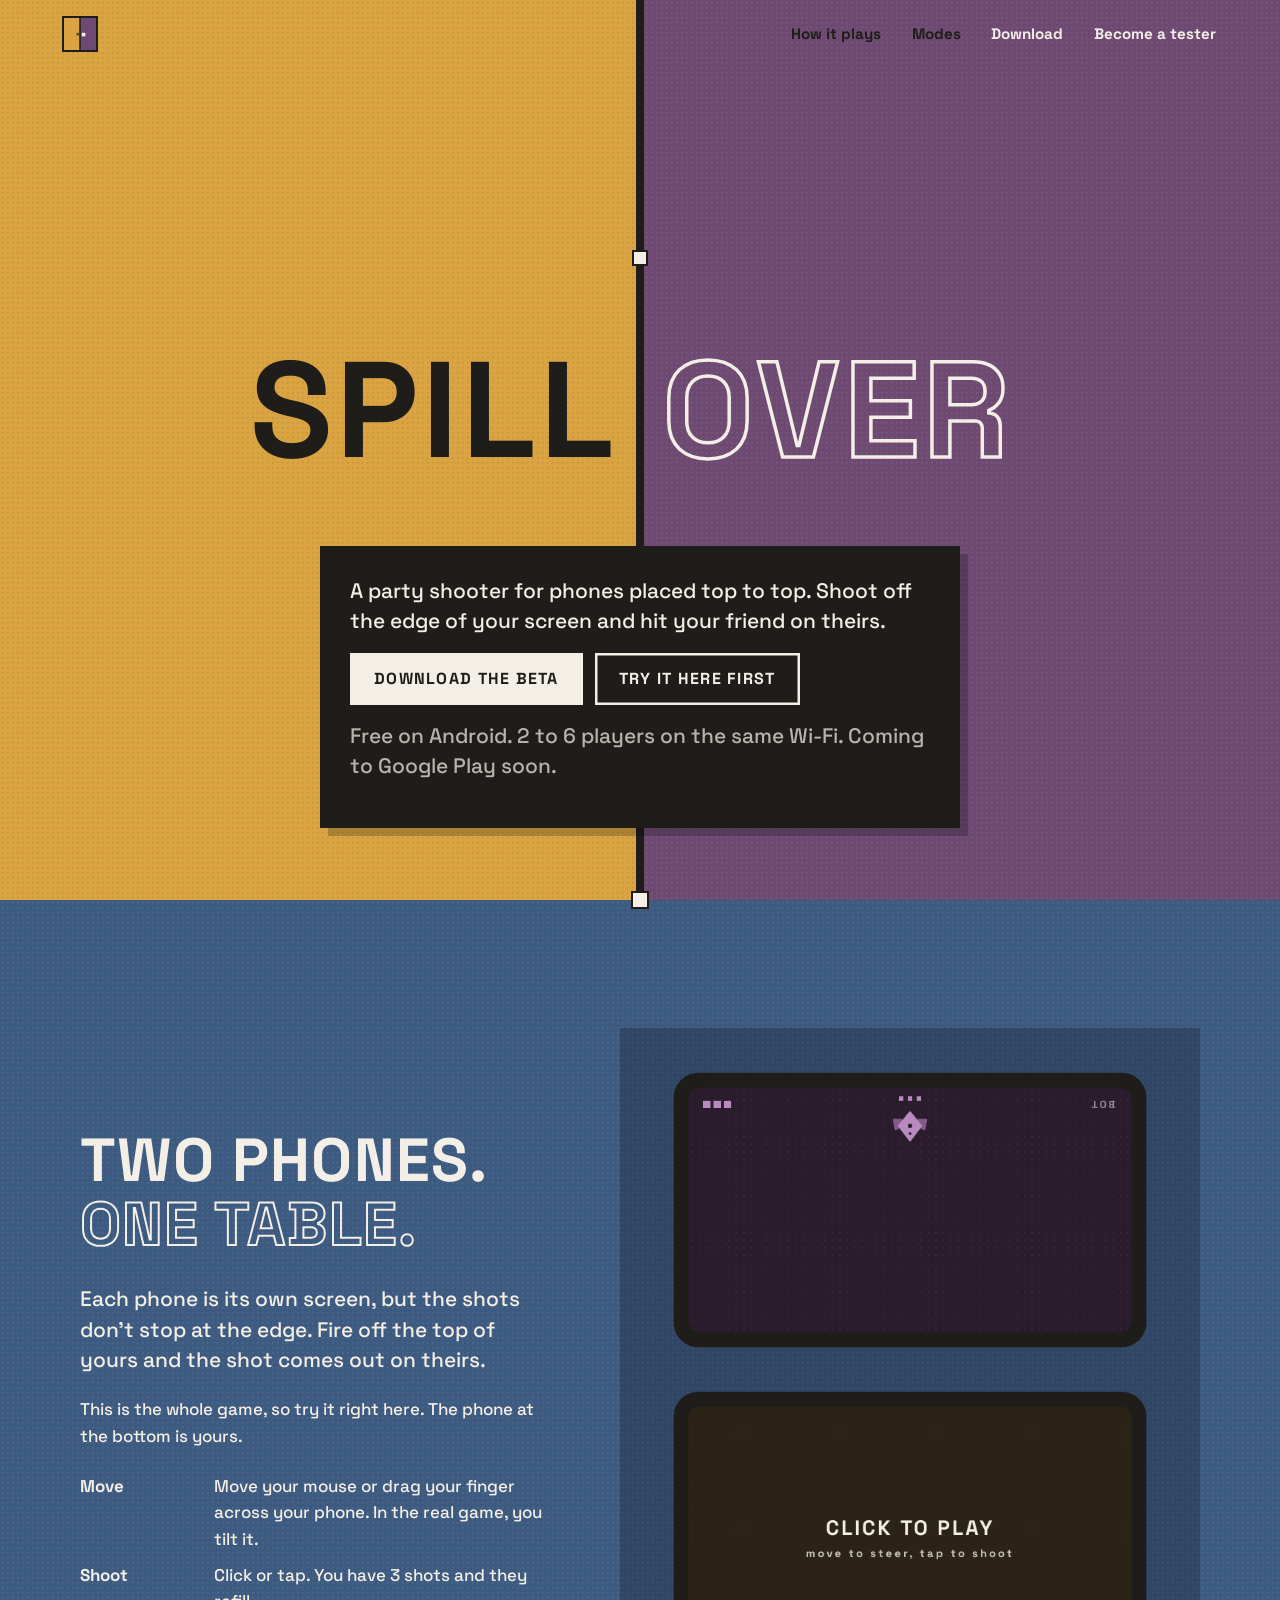
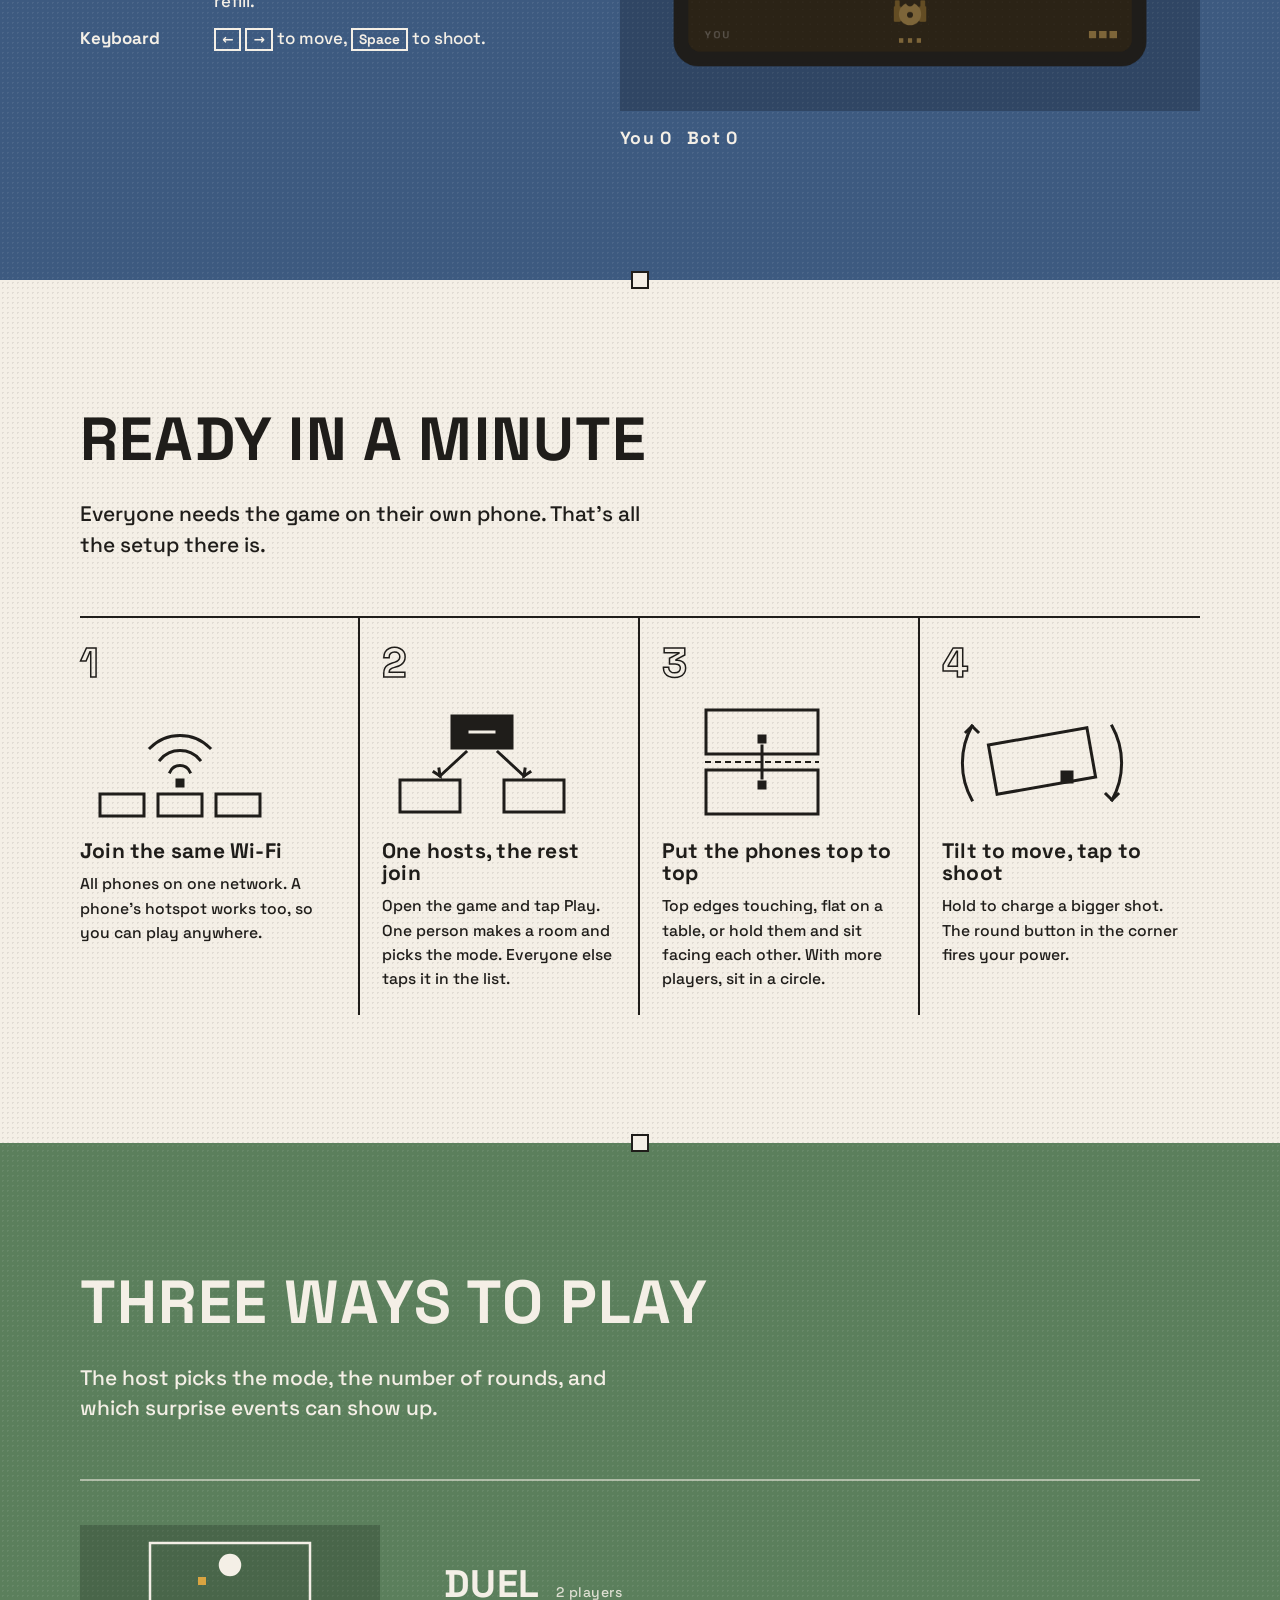
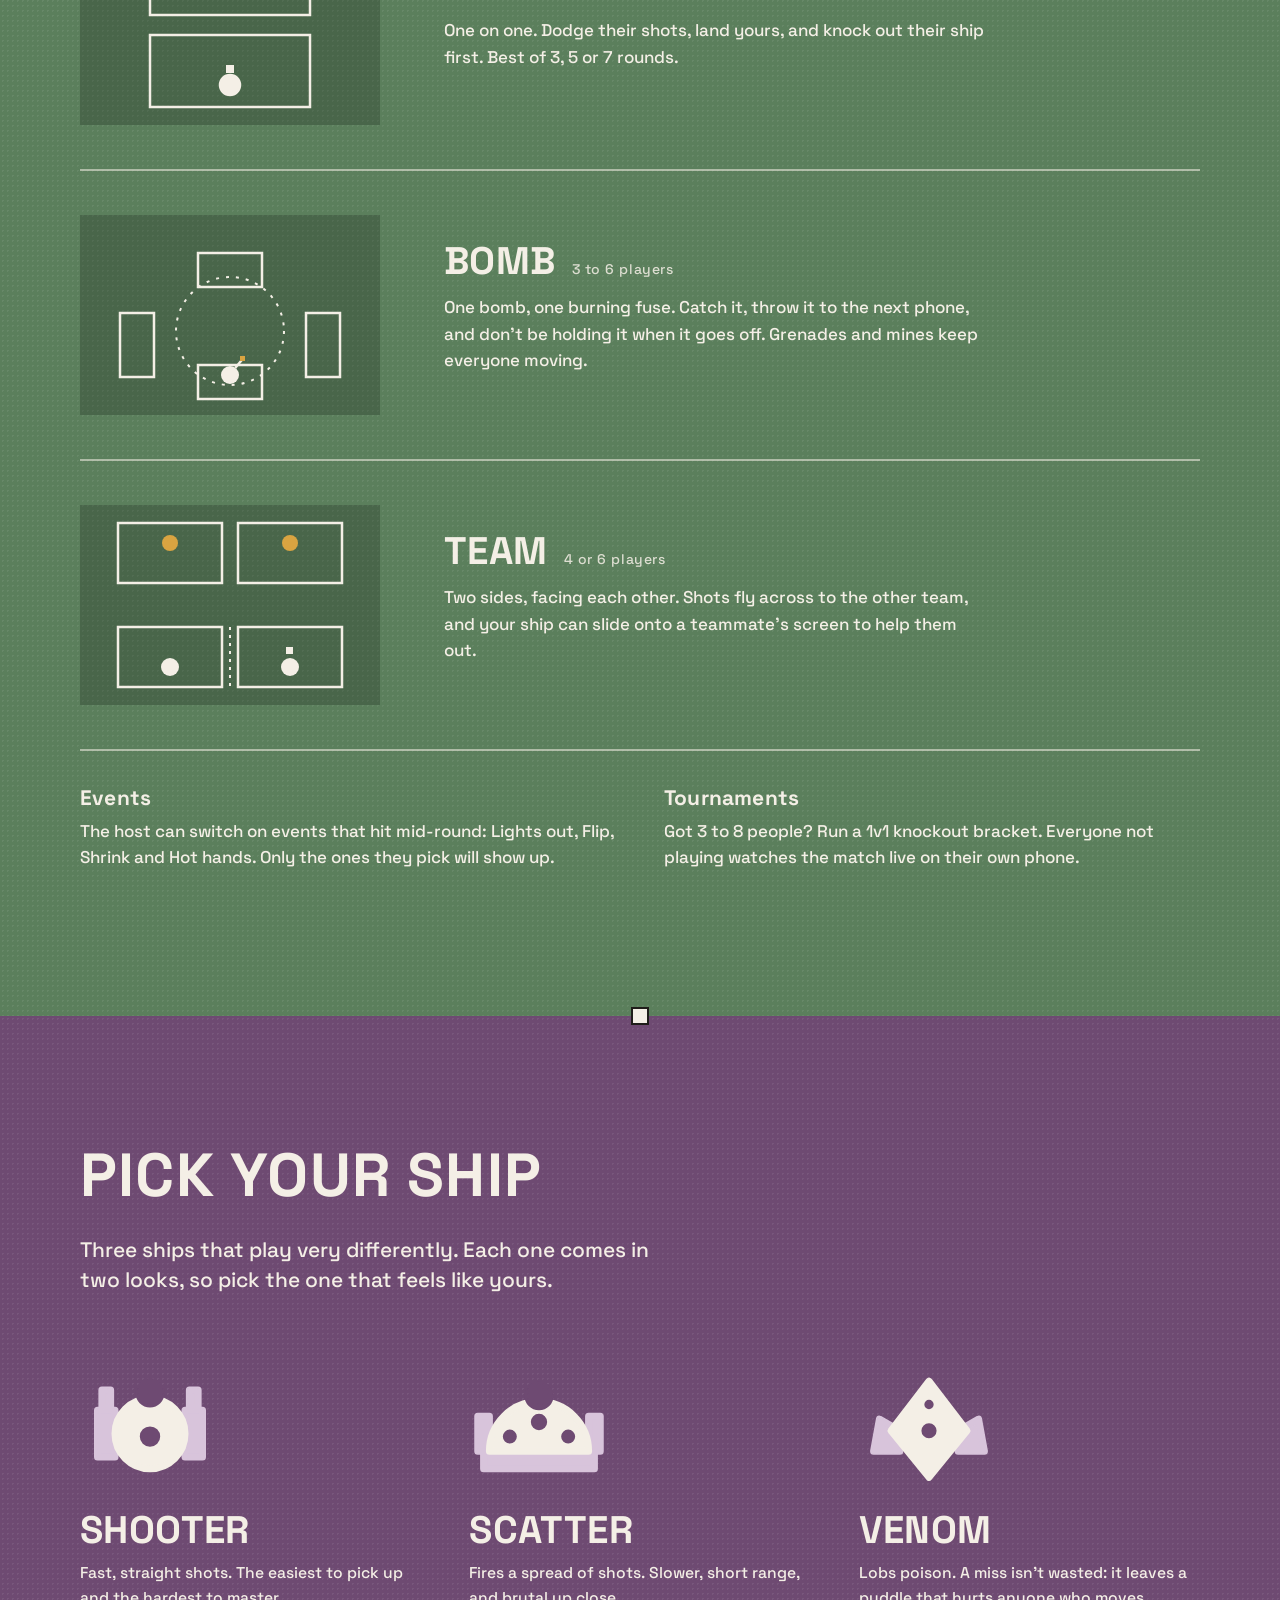
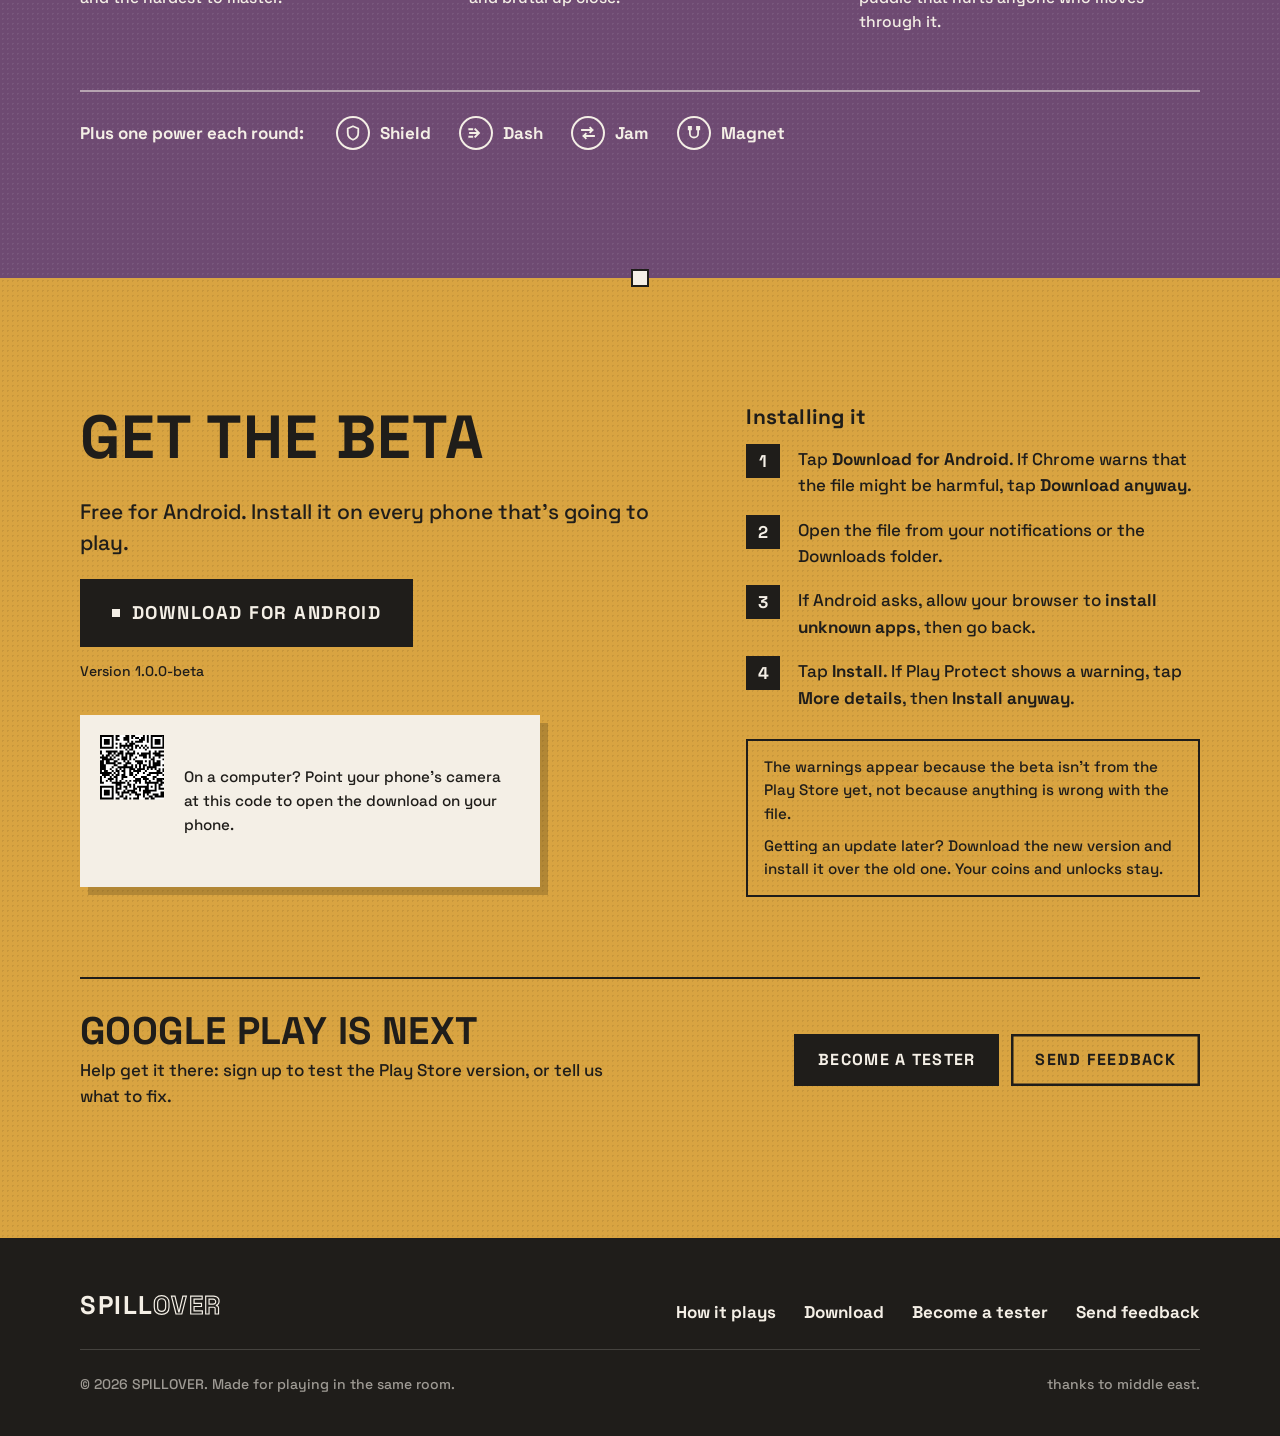
==== index.html @ 8a2a1c0f "Add SPILLOVER launch website Landing page with a playable two-phone demo, setup steps, modes, ships," ====
<!doctype html>
<html lang="en">
<head>
<meta charset="utf-8">
<meta name="viewport" content="width=device-width, initial-scale=1">
<title>SPILLOVER — a party shooter for phones placed top to top</title>
<meta name="description" content="SPILLOVER is a local multiplayer shooter for 2 to 6 Android phones. Put the phones top to top, tilt to move, tap to shoot. Your shots leave your screen and land on your friend's. Free beta download.">
<meta name="theme-color" content="#6E4A72">
<link rel="icon" href="assets/img/icon.svg" type="image/svg+xml">
<meta property="og:title" content="SPILLOVER">
<meta property="og:description" content="Put two phones top to top. Shoot off your screen, hit your friend on theirs. Free Android beta.">
<meta property="og:image" content="assets/img/og.png">
<meta property="og:type" content="website">
<meta name="twitter:card" content="summary_large_image">
<link rel="preload" href="assets/fonts/space-grotesk-latin-700-normal.woff2" as="font" type="font/woff2" crossorigin>
<link rel="stylesheet" href="assets/css/site.css">
</head>
<body>
<a class="skip" href="#main">Skip to content</a>

<header class="topbar">
  <a class="topbar__brand" href="#top" aria-label="SPILLOVER home">
    <svg viewBox="0 0 108 108" aria-hidden="true"><rect width="54" height="108" fill="#D9A441"/><rect x="54" width="54" height="108" fill="#6E4A72"/><rect x="51.5" width="5" height="108" fill="#1F1D1A"/><path d="M42 50h9v9h-9z" fill="#1F1D1A" opacity=".65"/><path d="M60 50h12v12H60z" fill="#F4EFE6"/></svg>
  </a>
  <nav aria-label="Main">
    <a class="hide-sm" href="#how">How it plays</a>
    <a class="hide-sm" href="#modes">Modes</a>
    <a class="on-plum" href="#download">Download</a>
    <a class="on-plum" href="tester.html">Become a tester</a>
  </nav>
</header>

<main id="main">

<!-- HERO: the game's splash screen -->
<section class="hero" id="top" aria-labelledby="hero-title">
  <h1 id="hero-title" class="visually-hidden">SPILLOVER</h1>
  <div class="hero__half hero__half--ochre"><span class="hero__word hero__word--spill" aria-hidden="true">SPILL</span></div>
  <div class="hero__seam" aria-hidden="true"></div>
  <div class="hero__half hero__half--plum"><span class="hero__word hero__word--over" aria-hidden="true">OVER</span></div>
  <div class="hero__shot" aria-hidden="true"></div>

  <div class="hero__panel">
    <p>A party shooter for phones placed top to top. Shoot off the edge of your screen and hit your friend on theirs.</p>
    <div class="hero__actions">
      <a class="btn btn--paper" href="#download" data-dl-label>Download the beta</a>
      <a class="btn btn--line" href="#how">Try it here first</a>
    </div>
    <p class="hero__fine" data-hero-fine>Free on Android. 2 to 6 players on the same Wi-Fi. Coming to Google Play soon.</p>
  </div>
</section>

<div class="seam" aria-hidden="true"></div>

<!-- DEMO: two phones on a table -->
<section class="screen screen--slate" id="how" aria-labelledby="how-title">
  <div class="inner demo">
    <div>
      <h2 class="screen-title" id="how-title">Two phones.<br><span class="outline">One table.</span></h2>
      <p class="lede">Each phone is its own screen, but the shots don't stop at the edge. Fire off the top of yours and the shot comes out on theirs.</p>
      <p>This is the whole game, so try it right here. The phone at the bottom is yours.</p>
      <ul class="demo__keys">
        <li><b>Move</b><span>Move your mouse or drag your finger across your phone. In the real game, you tilt it.</span></li>
        <li><b>Shoot</b><span>Click or tap. You have 3 shots and they refill.</span></li>
        <li><b>Keyboard</b><span><span class="kbd">←</span> <span class="kbd">→</span> to move, <span class="kbd">Space</span> to shoot.</span></li>
      </ul>
    </div>
    <div>
      <div class="demo__table">
        <canvas class="demo__canvas" id="demo" width="720" height="860" tabindex="0" aria-label="Playable demo: your ship on the bottom phone, a bot on the top phone. Move to steer and click or press space to shoot." role="application"></canvas>
      </div>
      <div class="demo__hud">
        <span class="demo__score" id="demo-score" aria-live="polite">You 0 &nbsp; Bot 0</span>
        <button class="btn btn--line" type="button" id="demo-tilt" hidden>Steer by tilting</button>
      </div>
    </div>
  </div>
</section>

<div class="seam" aria-hidden="true"></div>

<!-- SETUP -->
<section class="screen screen--paper" id="setup" aria-labelledby="setup-title">
  <div class="inner">
    <h2 class="screen-title" id="setup-title">Ready in a minute</h2>
    <p class="lede">Everyone needs the game on their own phone. That's all the setup there is.</p>
    <ol class="steps">
      <li>
        <span class="steps__n" aria-hidden="true">1</span>
        <svg viewBox="0 0 200 120" aria-hidden="true" fill="none" stroke="#1F1D1A" stroke-width="3" stroke-linecap="square">
          <path d="M70 46a42 42 0 0 1 60 0 M80 58a26 26 0 0 1 40 0 M90 70a11 11 0 0 1 20 0"/><path d="M97 78h6v6h-6z" fill="#1F1D1A"/>
          <rect x="20" y="92" width="44" height="22"/><rect x="78" y="92" width="44" height="22"/><rect x="136" y="92" width="44" height="22"/>
        </svg>
        <h3>Join the same Wi-Fi</h3>
        <p>All phones on one network. A phone's hotspot works too, so you can play anywhere.</p>
      </li>
      <li>
        <span class="steps__n" aria-hidden="true">2</span>
        <svg viewBox="0 0 200 120" aria-hidden="true" fill="none" stroke="#1F1D1A" stroke-width="3" stroke-linecap="square">
          <rect x="70" y="14" width="60" height="32" fill="#1F1D1A"/><path d="M88 30h24" stroke="#F4EFE6"/>
          <rect x="18" y="78" width="60" height="32"/><rect x="122" y="78" width="60" height="32"/>
          <path d="M84 50L58 74 M116 50l26 24"/><path d="M52 70l6 4-1 -7 M148 70l-6 4 1-7"/>
        </svg>
        <h3>One hosts, the rest join</h3>
        <p>Open the game and tap Play. One person makes a room and picks the mode. Everyone else taps it in the list.</p>
      </li>
      <li>
        <span class="steps__n" aria-hidden="true">3</span>
        <svg viewBox="0 0 200 120" aria-hidden="true" fill="none" stroke="#1F1D1A" stroke-width="3" stroke-linecap="square">
          <rect x="44" y="8" width="112" height="44"/><rect x="44" y="68" width="112" height="44"/>
          <path d="M44 60h112" stroke-dasharray="4 6" stroke-width="2"/>
          <path d="M97 80h6v6h-6z M97 34h6v6h-6z" fill="#1F1D1A"/><path d="M100 76V44"/>
        </svg>
        <h3>Put the phones top to top</h3>
        <p>Top edges touching, flat on a table, or hold them and sit facing each other. With more players, sit in a circle.</p>
      </li>
      <li>
        <span class="steps__n" aria-hidden="true">4</span>
        <svg viewBox="0 0 200 120" aria-hidden="true" fill="none" stroke="#1F1D1A" stroke-width="3" stroke-linecap="square">
          <rect x="50" y="34" width="100" height="50" transform="rotate(-10 100 59)"/>
          <path d="M30 98a76 76 0 0 1 0-74 M170 24a76 76 0 0 1 0 74"/><path d="M24 30l6-6 6 6 M164 92l6 6 6-6"/>
          <path d="M120 70h10v10h-10z" fill="#1F1D1A"/>
        </svg>
        <h3>Tilt to move, tap to shoot</h3>
        <p>Hold to charge a bigger shot. The round button in the corner fires your power.</p>
      </li>
    </ol>
  </div>
</section>

<div class="seam" aria-hidden="true"></div>

<!-- MODES -->
<section class="screen screen--sage" id="modes" aria-labelledby="modes-title">
  <div class="inner">
    <h2 class="screen-title" id="modes-title">Three ways to play</h2>
    <p class="lede">The host picks the mode, the number of rounds, and which surprise events can show up.</p>

    <div class="modes">
      <article class="mode">
        <div class="mode__art anim" aria-hidden="true">
          <svg viewBox="0 0 300 200" fill="none" stroke="#F4EFE6" stroke-width="2.5">
            <rect x="70" y="18" width="160" height="72"/><rect x="70" y="110" width="160" height="72"/>
            <circle cx="150" cy="40" r="10" fill="#F4EFE6"/><circle cx="150" cy="160" r="10" fill="#F4EFE6"/>
            <g class="d-up"><rect x="146" y="140" width="8" height="8" fill="#F4EFE6" stroke="none"/></g>
            <g class="d-down"><rect x="118" y="52" width="8" height="8" fill="#D9A441" stroke="none"/></g>
          </svg>
        </div>
        <div>
          <h3>Duel <small>2 players</small></h3>
          <p>One on one. Dodge their shots, land yours, and knock out their ship first. Best of 3, 5 or 7 rounds.</p>
        </div>
      </article>

      <article class="mode">
        <div class="mode__art anim" aria-hidden="true">
          <svg viewBox="0 0 300 200" fill="none" stroke="#F4EFE6" stroke-width="2.5">
            <circle cx="150" cy="116" r="54" stroke-dasharray="3 7" stroke-width="2"/>
            <rect x="118" y="150" width="64" height="34"/><rect x="226" y="98" width="34" height="64" transform="rotate(0)"/><rect x="118" y="38" width="64" height="34"/><rect x="40" y="98" width="34" height="64"/>
            <g class="d-bomb-move">
              <circle cx="150" cy="160" r="9" fill="#F4EFE6" stroke="none"/>
              <path d="M156 152l5-6" stroke-linecap="square"/>
              <rect class="d-fuse" x="160" y="141" width="5" height="5" fill="#D9A441" stroke="none"/>
            </g>
          </svg>
        </div>
        <div>
          <h3>Bomb <small>3 to 6 players</small></h3>
          <p>One bomb, one burning fuse. Catch it, throw it to the next phone, and don't be holding it when it goes off. Grenades and mines keep everyone moving.</p>
        </div>
      </article>

      <article class="mode">
        <div class="mode__art anim" aria-hidden="true">
          <svg viewBox="0 0 300 200" fill="none" stroke="#F4EFE6" stroke-width="2.5">
            <rect x="38" y="18" width="104" height="60"/><rect x="158" y="18" width="104" height="60"/>
            <rect x="38" y="122" width="104" height="60"/><rect x="158" y="122" width="104" height="60"/>
            <path d="M150 122v60" stroke-dasharray="3 5" stroke-width="2"/>
            <circle cx="90" cy="38" r="8" fill="#D9A441" stroke="none"/><circle cx="210" cy="38" r="8" fill="#D9A441" stroke="none"/>
            <g class="d-cross"><circle cx="90" cy="162" r="9" fill="#F4EFE6" stroke="none"/></g>
            <circle cx="210" cy="162" r="9" fill="#F4EFE6" stroke="none"/>
            <g class="d-up"><rect x="206" y="142" width="7" height="7" fill="#F4EFE6" stroke="none"/></g>
          </svg>
        </div>
        <div>
          <h3>Team <small>4 or 6 players</small></h3>
          <p>Two sides, facing each other. Shots fly across to the other team, and your ship can slide onto a teammate's screen to help them out.</p>
        </div>
      </article>
    </div>

    <div class="extras">
      <div>
        <h3>Events</h3>
        <p>The host can switch on events that hit mid-round: Lights out, Flip, Shrink and Hot hands. Only the ones they pick will show up.</p>
      </div>
      <div>
        <h3>Tournaments</h3>
        <p>Got 3 to 8 people? Run a 1v1 knockout bracket. Everyone not playing watches the match live on their own phone.</p>
      </div>
    </div>
  </div>
</section>

<div class="seam" aria-hidden="true"></div>

<!-- SHIPS -->
<section class="screen screen--plum" id="ships" aria-labelledby="ships-title">
  <div class="inner">
    <h2 class="screen-title" id="ships-title">Pick your ship</h2>
    <p class="lede">Three ships that play very differently. Each one comes in two looks, so pick the one that feels like yours.</p>
    <div class="ships">
      <div class="ship"><span data-ship="shooter"></span><div><h3>Shooter</h3><p>Fast, straight shots. The easiest to pick up and the hardest to master.</p></div></div>
      <div class="ship"><span data-ship="scatter"></span><div><h3>Scatter</h3><p>Fires a spread of shots. Slower, short range, and brutal up close.</p></div></div>
      <div class="ship"><span data-ship="venom"></span><div><h3>Venom</h3><p>Lobs poison. A miss isn't wasted: it leaves a puddle that hurts anyone who moves through it.</p></div></div>
    </div>
    <div class="powers">
      <b>Plus one power each round:</b>
      <span class="power"><i><svg viewBox="0 0 24 24" fill="none" stroke="currentColor" stroke-width="2.4" stroke-linejoin="round"><path d="M12 3l7 3v6c0 4.5-3 7.5-7 9c-4-1.5-7-4.5-7-9V6z"/></svg></i>Shield</span>
      <span class="power"><i><svg viewBox="0 0 24 24" fill="none" stroke="currentColor" stroke-width="2.4" stroke-linecap="square"><path d="M4 12h11 M11 7l5 5-5 5 M3 7h4 M3 17h4"/></svg></i>Dash</span>
      <span class="power"><i><svg viewBox="0 0 24 24" fill="none" stroke="currentColor" stroke-width="2.4" stroke-linecap="square"><path d="M4 8h14 M15 5l3 3-3 3 M20 16H6 M9 13l-3 3 3 3"/></svg></i>Jam</span>
      <span class="power"><i><svg viewBox="0 0 24 24" fill="none" stroke="currentColor" stroke-width="2.4" stroke-linecap="square"><path d="M6.5 6v6.5a5.5 5.5 0 0 0 11 0V6 M5 4h3v3H5z M16 4h3v3h-3z"/></svg></i>Magnet</span>
    </div>
  </div>
</section>

<div class="seam" aria-hidden="true" data-clips-seam hidden></div>

<!-- CLIPS (hidden until clips are added in config.js) -->
<section class="screen screen--ink" id="clips" aria-labelledby="clips-title" hidden>
  <div class="inner">
    <h2 class="screen-title" id="clips-title">Watch it played</h2>
    <p class="lede">Real phones, real tables, real shouting.</p>
    <div class="clips" id="clips-list"></div>
  </div>
</section>

<div class="seam" aria-hidden="true"></div>

<!-- DOWNLOAD -->
<section class="screen screen--ochre" id="download" aria-labelledby="dl-title">
  <div class="inner">
    <div class="dl">
      <div>
        <h2 class="screen-title" id="dl-title">Get the beta</h2>
        <p class="lede">Free for Android. Install it on every phone that's going to play.</p>
        <a class="btn btn--ink btn--big" id="dl-btn" href="#" download><span class="sq" aria-hidden="true"></span>Download for Android</a>
        <p class="dl__meta" id="dl-meta"></p>

        <div class="dl__qr" id="dl-qr" hidden>
          <div id="qr-box" role="img" aria-label="QR code that opens this download page on your phone"></div>
          <p>On a computer? Point your phone's camera at this code to open the download on your phone.</p>
        </div>
      </div>

      <div>
        <h3 class="install-title" id="install-title">Installing it</h3>
        <ol class="install" aria-labelledby="install-title">
          <li>Tap <b>Download for Android</b>. If Chrome warns that the file might be harmful, tap <b>Download anyway</b>.</li>
          <li>Open the file from your notifications or the Downloads folder.</li>
          <li>If Android asks, allow your browser to <b>install unknown apps</b>, then go back.</li>
          <li>Tap <b>Install</b>. If Play Protect shows a warning, tap <b>More details</b>, then <b>Install anyway</b>.</li>
        </ol>
        <div class="note">
          <p>The warnings appear because the beta isn't from the Play Store yet, not because anything is wrong with the file.</p>
          <p>Getting an update later? Download the new version and install it over the old one. Your coins and unlocks stay.</p>
        </div>
      </div>
    </div>

    <div class="soon" id="soon">
      <div>
        <h3 data-soon-title>Google Play is next</h3>
        <p data-soon-text>Help get it there: sign up to test the Play Store version, or tell us what to fix.</p>
      </div>
      <div class="hero__actions">
        <a class="btn btn--ink" href="tester.html">Become a tester</a>
        <a class="btn btn--line" href="tester.html#feedback">Send feedback</a>
      </div>
    </div>
  </div>
</section>

</main>

<footer class="foot">
  <div class="inner">
    <div class="foot__brand">SPILL<span>OVER</span></div>
    <nav aria-label="Footer">
      <a href="#how">How it plays</a>
      <a href="#download">Download</a>
      <a href="tester.html">Become a tester</a>
      <a href="tester.html#feedback">Send feedback</a>
    </nav>
    <div class="foot__small">
      <p>© 2026 SPILLOVER. Made for playing in the same room.</p>
      <p>thanks to middle east.</p>
    </div>
  </div>
</footer>

<script src="config.js"></script>
<script src="assets/js/ships.js"></script>
<script src="assets/js/qrcode.js"></script>
<script src="assets/js/site.js"></script>
<script src="assets/js/demo.js"></script>
</body>
</html>
---- assets/css/site.css ----
/* SPILLOVER — site styles. Same palette and type as the game. */

@font-face {
  font-family: "Space Grotesk";
  src: url("../fonts/space-grotesk-latin-500-normal.woff2") format("woff2");
  font-weight: 500;
  font-display: swap;
}
@font-face {
  font-family: "Space Grotesk";
  src: url("../fonts/space-grotesk-latin-700-normal.woff2") format("woff2");
  font-weight: 700;
  font-display: swap;
}

:root {
  --slate: #3D5A80;
  --brick: #B84A34;
  --ochre: #D9A441;
  --sage: #5B7F5C;
  --plum: #6E4A72;
  --clay: #D48A7E;
  --paper: #F4EFE6;
  --ink: #1F1D1A;

  --dots-light: radial-gradient(rgba(255, 255, 255, 0.07) 1px, transparent 1px);
  --dots-dark: radial-gradient(rgba(0, 0, 0, 0.08) 1px, transparent 1px);

  --gutter: clamp(20px, 5vw, 64px);
  --measure: 34rem;
  --step--1: 0.875rem;
  --step-0: 1.0625rem;
  --step-1: 1.3125rem;
  --step-2: clamp(1.6rem, 1.2rem + 1.8vw, 2.4rem);
  --step-3: clamp(2.2rem, 1.4rem + 3.6vw, 3.8rem);
  --step-4: clamp(3.2rem, 1.4rem + 9vw, 8.5rem);
}

* { box-sizing: border-box; }
[hidden] { display: none !important; }
html { scroll-behavior: smooth; -webkit-text-size-adjust: 100%; }
@media (prefers-reduced-motion: reduce) { html { scroll-behavior: auto; } }

body {
  margin: 0;
  background: var(--ink);
  color: var(--paper);
  font-family: "Space Grotesk", system-ui, sans-serif;
  font-weight: 500;
  font-size: var(--step-0);
  line-height: 1.55;
  -webkit-font-smoothing: antialiased;
}

img, svg, video, canvas { display: block; max-width: 100%; }
a { color: inherit; }
p { margin: 0 0 1em; max-width: var(--measure); }
h1, h2, h3 { margin: 0; font-weight: 700; line-height: 1.05; letter-spacing: 0.01em; }

:focus-visible {
  outline: 3px solid currentColor;
  outline-offset: 3px;
}

.skip {
  position: absolute; left: 12px; top: -60px; z-index: 20;
  background: var(--paper); color: var(--ink); padding: 10px 14px; font-weight: 700;
}
.skip:focus { top: 12px; }

.visually-hidden {
  position: absolute !important; width: 1px; height: 1px; overflow: hidden;
  clip: rect(0 0 0 0); white-space: nowrap;
}

/* ---------- screens (sections) ---------- */

.screen {
  position: relative;
  padding: clamp(64px, 10vw, 128px) var(--gutter);
  background-size: 5px 5px;
}
.screen > .inner { max-width: 1120px; margin: 0 auto; }

.screen--slate { background-color: var(--slate); background-image: var(--dots-light); color: var(--paper); }
.screen--sage  { background-color: var(--sage);  background-image: var(--dots-light); color: var(--paper); }
.screen--plum  { background-color: var(--plum);  background-image: var(--dots-light); color: var(--paper); }
.screen--brick { background-color: var(--brick); background-image: var(--dots-light); color: var(--paper); }
.screen--ochre { background-color: var(--ochre); background-image: var(--dots-dark);  color: var(--ink); }
.screen--clay  { background-color: var(--clay);  background-image: var(--dots-dark);  color: var(--ink); }
.screen--paper { background-color: var(--paper); background-image: var(--dots-dark);  color: var(--ink); }
.screen--ink   { background-color: var(--ink);   background-image: var(--dots-light); color: var(--paper); }

/* The shot that spills over every seam between two screens. */
.seam { position: relative; height: 0; z-index: 3; }
.seam::before {
  content: "";
  position: absolute; left: 50%; top: -7px;
  width: 14px; height: 14px; margin-left: -7px;
  background: var(--paper);
  box-shadow: 0 0 0 2px var(--ink);
}
.seam.is-crossing::before { animation: spill 900ms cubic-bezier(.3,.7,.3,1) both; }
@keyframes spill {
  from { transform: translateY(-46px); opacity: 0; }
  30% { opacity: 1; }
  to { transform: translateY(0); opacity: 1; }
}

.screen-title {
  font-size: var(--step-3);
  text-transform: uppercase;
  letter-spacing: 0.02em;
  margin-bottom: 0.45em;
}
.outline { color: transparent; -webkit-text-stroke: 2px currentColor; }
.screen--ochre .outline, .screen--paper .outline, .screen--clay .outline { -webkit-text-stroke-color: var(--ink); }
.screen--slate .outline, .screen--sage .outline, .screen--plum .outline, .screen--ink .outline, .screen--brick .outline { -webkit-text-stroke-color: var(--paper); }
@supports not (-webkit-text-stroke: 1px black) { .outline { color: inherit; } }

.lede { font-size: var(--step-1); line-height: 1.45; max-width: 36rem; }

/* ---------- buttons ---------- */

.btn {
  display: inline-flex; align-items: center; justify-content: center; gap: 12px;
  min-height: 52px; padding: 0 24px;
  font: inherit; font-weight: 700; font-size: 1rem; letter-spacing: 0.08em; text-transform: uppercase;
  text-decoration: none; cursor: pointer;
  border: 0; border-radius: 0;
  transition: transform 80ms ease-out;
}
.btn:active { transform: scale(0.96); }
.btn--ink { background: var(--ink); color: var(--paper); }
.btn--paper { background: var(--paper); color: var(--ink); }
.btn--line { background: transparent; color: inherit; box-shadow: inset 0 0 0 2.5px currentColor; }
.btn--big { min-height: 68px; padding: 0 32px; font-size: 1.15rem; }
.btn .sq { width: 8px; height: 8px; background: currentColor; flex: none; }

/* ---------- top bar ---------- */

.topbar {
  position: absolute; left: 0; right: 0; top: 0; z-index: 10;
  display: flex; align-items: center; justify-content: space-between; gap: 16px;
  padding: 18px var(--gutter);
  color: var(--ink);
}
.topbar__brand { display: flex; align-items: center; gap: 10px; font-weight: 700; letter-spacing: 0.12em; text-decoration: none; }
.topbar__brand svg { width: 32px; height: 32px; flex: none; max-width: none; box-shadow: 0 0 0 2px var(--ink); }
.topbar nav { display: flex; gap: clamp(14px, 2.4vw, 32px); align-items: center; }
.topbar nav a { text-decoration: none; font-weight: 700; font-size: 0.95rem; }
.topbar nav a:hover { text-decoration: underline; text-underline-offset: 5px; text-decoration-thickness: 2px; }
.topbar nav .on-plum { color: var(--paper); }
@media (max-width: 760px) {
  .topbar nav .hide-sm { display: none; }
  .topbar nav .on-plum { color: var(--ink); }
}

/* ---------- hero: the splash screen ---------- */

.hero {
  position: relative;
  min-height: min(100svh, 920px);
  display: grid;
  grid-template-columns: 1fr 8px 1fr;
}
.hero__half { background-size: 5px 5px; display: flex; align-items: center; }
.hero__half--ochre { background-color: var(--ochre); background-image: var(--dots-dark); justify-content: flex-end; }
.hero__half--plum { background-color: var(--plum); background-image: var(--dots-light); justify-content: flex-start; }
.hero__seam { background: var(--ink); }
.hero__word {
  font-size: var(--step-4); font-weight: 700; line-height: 0.85; letter-spacing: 0.03em;
  padding: 0 clamp(8px, 1.4vw, 18px);
  transform: translateY(-34%);
}
.hero__word--spill { color: var(--ink); }
.hero__word--over { color: transparent; -webkit-text-stroke: clamp(2px, 0.3vw, 3.5px) var(--paper); }
@supports not (-webkit-text-stroke: 1px black) { .hero__word--over { color: var(--paper); } }

.hero__shot {
  position: absolute; left: 50%; top: 28%;
  width: 12px; height: 12px; margin-left: -6px;
  background: var(--paper); box-shadow: 0 0 0 2px var(--ink);
  animation: heroShot 1.6s cubic-bezier(.45,0,.55,1) infinite;
}
@keyframes heroShot {
  0% { transform: translateX(-90px); opacity: 0; }
  20% { opacity: 1; }
  80% { opacity: 1; }
  100% { transform: translateX(90px); opacity: 0; }
}

.hero__panel {
  position: absolute; left: 50%; bottom: clamp(36px, 8vh, 88px);
  transform: translateX(-50%);
  width: min(640px, calc(100% - 2 * var(--gutter)));
  background: var(--ink); color: var(--paper);
  padding: clamp(20px, 3vw, 30px);
  box-shadow: 8px 8px 0 rgba(0, 0, 0, 0.22);
}
.hero__panel p { font-size: var(--step-1); line-height: 1.4; margin-bottom: 18px; max-width: none; }
.hero__actions { display: flex; flex-wrap: wrap; gap: 12px; }
.hero__fine { margin: 16px 0 0; font-size: var(--step--1); color: rgba(244, 239, 230, 0.72); }

@media (max-width: 760px) {
  .hero {
    grid-template-columns: 1fr;
    grid-template-rows: 1fr 8px 1fr;
    min-height: 100svh;
  }
  .hero__half { justify-content: center; align-items: flex-end; padding-bottom: 6px; }
  .hero__half--plum { align-items: flex-start; padding-top: 6px; }
  .hero__word { transform: none; font-size: clamp(4rem, 24vw, 7rem); }
  .hero__half--ochre { padding-bottom: 0; }
  .hero__half--plum { align-items: flex-start; }
  .hero__shot { left: 50%; top: calc(50% - 6px); animation-name: heroShotV; }
  .hero__panel { position: relative; left: auto; bottom: auto; transform: none; width: auto; margin: 0; grid-row: 4; box-shadow: none; }
  .hero__half--ochre { align-items: flex-end; }
  .hero { grid-template-rows: minmax(160px, 28svh) 8px minmax(150px, 24svh) auto; }
}
@keyframes heroShotV {
  0% { transform: translateY(60px); opacity: 0; }
  20% { opacity: 1; }
  80% { opacity: 1; }
  100% { transform: translateY(-60px); opacity: 0; }
}

/* ---------- demo ---------- */

.demo { display: grid; grid-template-columns: minmax(0, 1fr) minmax(0, 1.25fr); gap: clamp(32px, 6vw, 80px); align-items: center; }
@media (max-width: 900px) { .demo { grid-template-columns: 1fr; } }

.demo__table {
  position: relative;
  background: rgba(0, 0, 0, 0.22);
  padding: clamp(12px, 2vw, 24px);
}
.demo__canvas { width: 100%; height: auto; aspect-ratio: 720 / 860; touch-action: pan-y; cursor: crosshair; }
.demo__hud { display: flex; flex-wrap: wrap; justify-content: space-between; align-items: center; gap: 12px; margin-top: 14px; font-weight: 700; }
.demo__score { font-size: 1.1rem; letter-spacing: 0.06em; }
.demo__keys { list-style: none; padding: 0; margin: 24px 0 0; display: grid; gap: 10px; }
.demo__keys li { display: flex; gap: 14px; align-items: baseline; }
.demo__keys b { min-width: 7.5rem; }
.kbd { display: inline-block; padding: 0 8px; box-shadow: inset 0 0 0 2px currentColor; font-weight: 700; font-size: 0.85rem; line-height: 1.7; }

/* ---------- setup steps ---------- */

.steps { list-style: none; margin: clamp(32px, 5vw, 56px) 0 0; padding: 0; display: grid; grid-template-columns: repeat(4, minmax(0, 1fr)); gap: 0; border-top: 2px solid var(--ink); }
.steps li { padding: 24px 22px 8px 0; border-right: 2px solid var(--ink); padding-left: 22px; }
.steps li:first-child { padding-left: 0; }
.steps li:last-child { border-right: 0; }
.steps__n { display: block; font-size: 2.6rem; font-weight: 700; line-height: 1; color: transparent; -webkit-text-stroke: 1.5px var(--ink); margin-bottom: 18px; }
.steps svg { width: 100%; max-width: 200px; height: auto; margin-bottom: 18px; }
.steps h3 { font-size: var(--step-1); margin-bottom: 0.5em; }
.steps p { font-size: 0.98rem; }
@media (max-width: 980px) {
  .steps { grid-template-columns: repeat(2, minmax(0, 1fr)); }
  .steps li:nth-child(2) { border-right: 0; }
  .steps li:nth-child(3) { padding-left: 0; }
  .steps li:nth-child(n+3) { border-top: 2px solid var(--ink); }
}
@media (max-width: 560px) {
  .steps { grid-template-columns: 1fr; }
  .steps li { border-right: 0; padding-left: 0; }
  .steps li + li { border-top: 2px solid var(--ink); }
  .steps svg { max-width: 170px; }
}

/* ---------- modes ---------- */

.modes { margin-top: clamp(32px, 5vw, 56px); display: grid; gap: 0; }
.mode {
  display: grid; grid-template-columns: minmax(0, 300px) minmax(0, 1fr); gap: clamp(24px, 5vw, 64px);
  align-items: center; padding: clamp(28px, 4vw, 44px) 0; border-top: 2px solid rgba(244, 239, 230, 0.55);
}
.mode:last-child { border-bottom: 2px solid rgba(244, 239, 230, 0.55); }
.mode__art { background: rgba(0, 0, 0, 0.2); aspect-ratio: 300 / 200; }
.mode__art svg { width: 100%; height: 100%; }
.mode h3 { font-size: var(--step-2); text-transform: uppercase; margin-bottom: 0.35em; display: flex; flex-wrap: wrap; gap: 0 16px; align-items: baseline; }
.mode h3 small { font-size: var(--step--1); letter-spacing: 0.04em; text-transform: none; font-weight: 500; opacity: 0.85; }
@media (max-width: 680px) { .mode { grid-template-columns: 1fr; } .mode__art { max-width: 420px; } }

.extras { margin-top: 36px; display: grid; grid-template-columns: repeat(2, minmax(0, 1fr)); gap: clamp(20px, 4vw, 48px); }
.extras h3 { font-size: var(--step-1); margin-bottom: 0.4em; }
@media (max-width: 680px) { .extras { grid-template-columns: 1fr; } }

/* mode diagrams: only animate while on screen */
.anim * { animation-play-state: paused; }
.anim.is-playing * { animation-play-state: running; }
@media (prefers-reduced-motion: reduce) { .anim.is-playing * { animation-play-state: paused; } }

.d-up    { animation: dUp 1.6s linear infinite; }
.d-down  { animation: dDown 1.6s linear infinite; animation-delay: -0.8s; }
@keyframes dUp   { from { transform: translateY(0); } to { transform: translateY(-120px); } }
@keyframes dDown { from { transform: translateY(0); } to { transform: translateY(120px); } }
.d-bomb { animation: dBomb 4.8s steps(1, end) infinite; }
.d-bomb-move { animation: dBombMove 4.8s cubic-bezier(.5,0,.5,1) infinite; }
@keyframes dBombMove {
  0%, 18%   { transform: translate(0, 0); }
  25%, 43%  { transform: translate(92px, -44px); }
  50%, 68%  { transform: translate(0, -88px); }
  75%, 93%  { transform: translate(-92px, -44px); }
  100%      { transform: translate(0, 0); }
}
.d-fuse { animation: dFuse 0.5s ease-in-out infinite alternate; transform-origin: center; transform-box: fill-box; }
@keyframes dFuse { from { opacity: 0.35; } to { opacity: 1; } }
.d-cross { animation: dCross 3.2s cubic-bezier(.5,0,.5,1) infinite; }
@keyframes dCross { 0%, 30% { transform: translateX(0); } 50%, 80% { transform: translateX(62px); } 100% { transform: translateX(0); } }

/* ---------- ships ---------- */

.ships { margin-top: clamp(32px, 5vw, 56px); display: grid; grid-template-columns: repeat(3, minmax(0, 1fr)); gap: clamp(24px, 4vw, 48px); }
.ship svg { width: clamp(96px, 12vw, 140px); height: auto; margin-bottom: 18px; }
.ship h3 { font-size: var(--step-2); text-transform: uppercase; margin-bottom: 0.3em; }
.ship p { font-size: 0.98rem; }
@media (max-width: 760px) { .ships { grid-template-columns: 1fr; } .ship { display: grid; grid-template-columns: 96px 1fr; gap: 0 20px; align-items: start; } .ship svg { width: 96px; } }
.powers { margin-top: 40px; padding-top: 24px; border-top: 2px solid rgba(244, 239, 230, 0.55); display: flex; flex-wrap: wrap; gap: 14px 28px; align-items: center; }
.powers b { margin-right: 4px; }
.power { display: inline-flex; align-items: center; gap: 10px; font-weight: 700; }
.power i { width: 34px; height: 34px; border-radius: 50%; box-shadow: inset 0 0 0 2px currentColor; display: inline-flex; align-items: center; justify-content: center; }
.power svg { width: 18px; height: 18px; }

/* ---------- clips ---------- */

.clips { margin-top: 40px; display: grid; grid-template-columns: repeat(auto-fit, minmax(min(100%, 320px), 1fr)); gap: 24px; }
.clips figure { margin: 0; }
.clips video { width: 100%; background: #000; aspect-ratio: 16 / 9; object-fit: cover; }
.clips figcaption { margin-top: 10px; font-size: 0.95rem; }

/* ---------- download ---------- */

.dl { display: grid; grid-template-columns: minmax(0, 1.3fr) minmax(0, 1fr); gap: clamp(32px, 6vw, 80px); align-items: start; }
@media (max-width: 900px) { .dl { grid-template-columns: 1fr; } }
.dl__meta { margin: 14px 0 0; font-size: var(--step--1); }
.dl__qr { background: var(--paper); color: var(--ink); padding: 20px; display: flex; gap: 20px; align-items: center; margin-top: 32px; max-width: 460px; box-shadow: 8px 8px 0 rgba(0,0,0,0.18); }
.dl__qr canvas, .dl__qr img { width: 132px; height: 132px; image-rendering: pixelated; flex: none; }
.dl__qr p { margin: 0; font-size: 0.95rem; }
@media (hover: none) and (pointer: coarse) { .dl__qr { display: none; } }

.install { list-style: none; margin: 0; padding: 0; counter-reset: s; }
.install li { counter-increment: s; position: relative; padding: 0 0 18px 52px; }
.install li::before {
  content: counter(s); position: absolute; left: 0; top: -2px;
  width: 34px; height: 34px; display: flex; align-items: center; justify-content: center;
  background: var(--ink); color: var(--paper); font-weight: 700;
}
.install-title { font-size: var(--step-1); margin-bottom: 18px; }
.note { margin-top: 10px; padding: 16px 18px; box-shadow: inset 0 0 0 2px var(--ink); font-size: 0.95rem; }
.note p { margin: 0; }
.note p + p { margin-top: 8px; }

.soon { margin-top: clamp(48px, 7vw, 80px); padding-top: 32px; border-top: 2px solid var(--ink); display: flex; flex-wrap: wrap; gap: 20px 40px; align-items: center; justify-content: space-between; }
.soon h3 { font-size: var(--step-2); text-transform: uppercase; }
.soon p { margin: 6px 0 0; }

/* ---------- footer ---------- */

.foot { padding: 48px var(--gutter) 40px; background: var(--ink); color: var(--paper); }
.foot .inner { max-width: 1120px; margin: 0 auto; display: flex; flex-wrap: wrap; gap: 24px 48px; justify-content: space-between; align-items: flex-end; }
.foot__brand { font-size: 1.6rem; font-weight: 700; letter-spacing: 0.06em; }
.foot__brand span { color: transparent; -webkit-text-stroke: 1.2px var(--paper); }
.foot nav { display: flex; flex-wrap: wrap; gap: 12px 28px; }
.foot nav a { text-decoration: none; font-weight: 700; }
.foot nav a:hover { text-decoration: underline; text-underline-offset: 5px; }
.foot__small { width: 100%; display: flex; flex-wrap: wrap; justify-content: space-between; gap: 8px 24px; font-size: var(--step--1); color: rgba(244, 239, 230, 0.6); padding-top: 24px; border-top: 1px solid rgba(244, 239, 230, 0.18); }
.foot__small p { margin: 0; }

/* ---------- forms (tester page) ---------- */

.page-head { padding-top: clamp(110px, 14vw, 160px); }
.form-grid { display: grid; grid-template-columns: minmax(0, 1fr) minmax(0, 1.1fr); gap: clamp(32px, 6vw, 80px); align-items: start; }
@media (max-width: 900px) { .form-grid { grid-template-columns: 1fr; } }

.form { display: grid; gap: 20px; }
.field { display: grid; gap: 8px; }
.field label, .field legend { font-weight: 700; }
.field .hint { font-size: var(--step--1); opacity: 0.85; margin: 0; }
.input, .textarea, .select {
  width: 100%; font: inherit; color: var(--ink); background: var(--paper);
  border: 0; border-radius: 0; box-shadow: inset 0 0 0 2px var(--ink);
  padding: 14px 14px; min-height: 52px;
}
.textarea { min-height: 120px; resize: vertical; }
.input:focus-visible, .textarea:focus-visible, .select:focus-visible { outline: 3px solid var(--ink); outline-offset: 2px; }
.input[aria-invalid="true"] { box-shadow: inset 0 0 0 3px var(--brick); }
fieldset { border: 0; padding: 0; margin: 0; }
.choices { display: flex; flex-wrap: wrap; gap: 10px; }
.choice { position: relative; }
.choice input { position: absolute; opacity: 0; inset: 0; cursor: pointer; }
.choice span { display: inline-flex; align-items: center; min-height: 44px; padding: 0 16px; box-shadow: inset 0 0 0 2px currentColor; font-weight: 700; }
.choice input:checked + span { background: var(--ink); color: var(--paper); box-shadow: none; }
.choice input:focus-visible + span { outline: 3px solid currentColor; outline-offset: 3px; }
.screen--brick .choice input:checked + span, .screen--plum .choice input:checked + span { background: var(--paper); color: var(--ink); }
.check { display: flex; gap: 12px; align-items: flex-start; font-size: 0.95rem; }
.check input { width: 22px; height: 22px; margin: 2px 0 0; accent-color: var(--ink); flex: none; }
.hp { position: absolute; left: -9999px; }
.status { min-height: 1.5em; font-weight: 700; margin: 0; }
.status[data-kind="ok"]::before { content: ""; display: inline-block; width: 10px; height: 10px; background: currentColor; margin-right: 10px; }
.screen--brick .input, .screen--brick .textarea, .screen--brick .select { box-shadow: inset 0 0 0 2px var(--ink); }
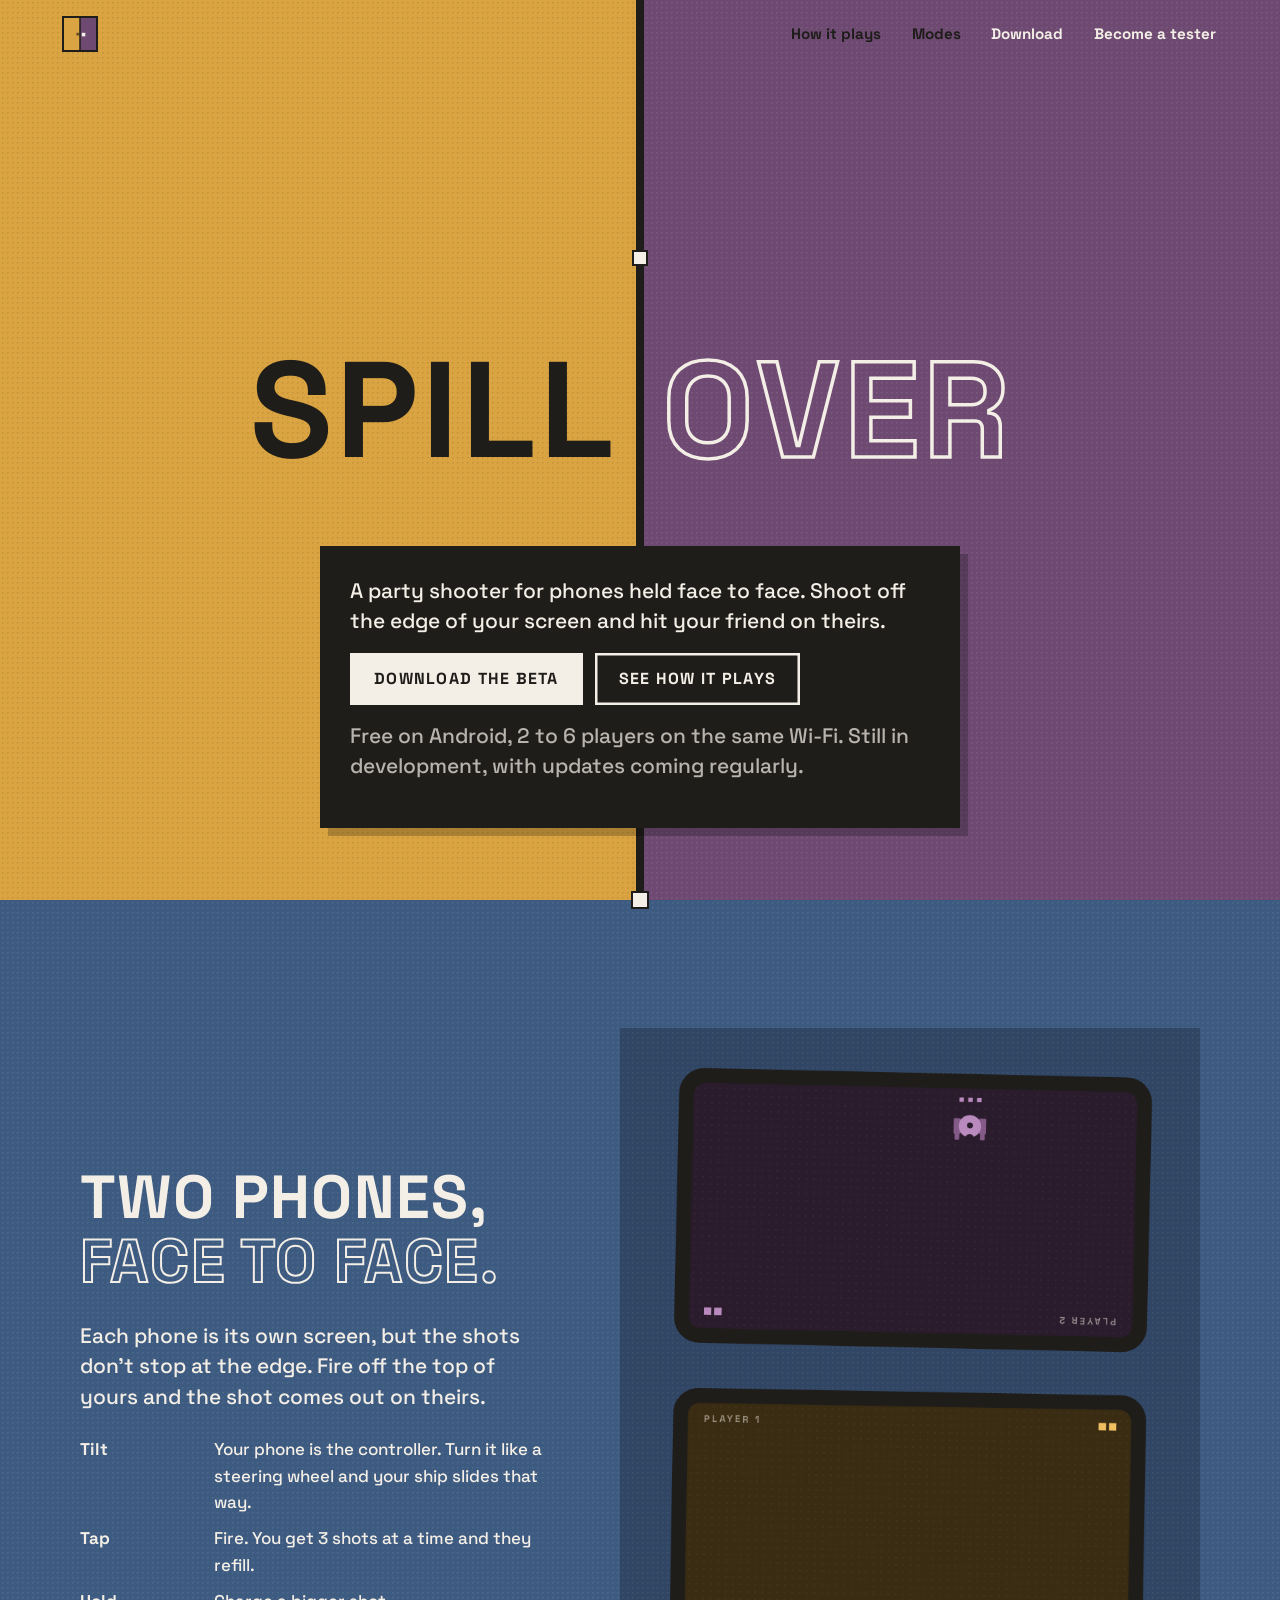
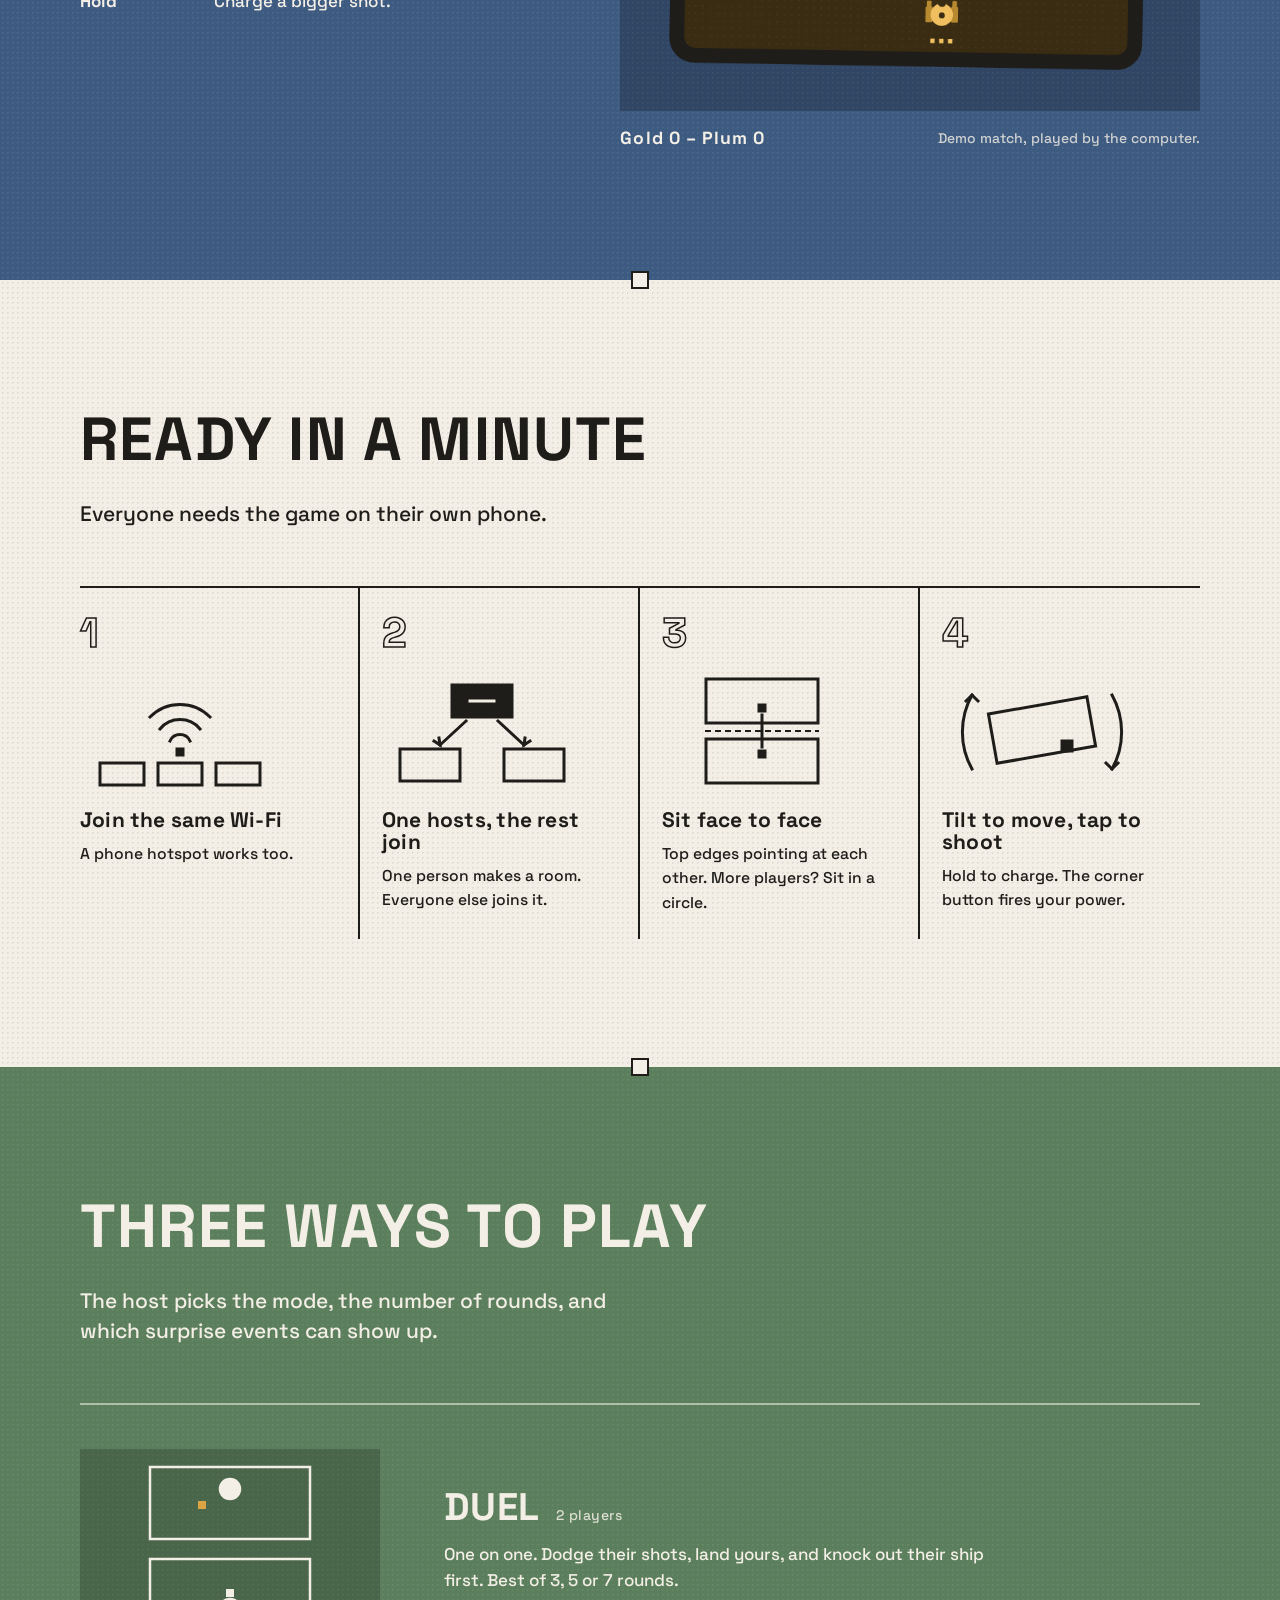
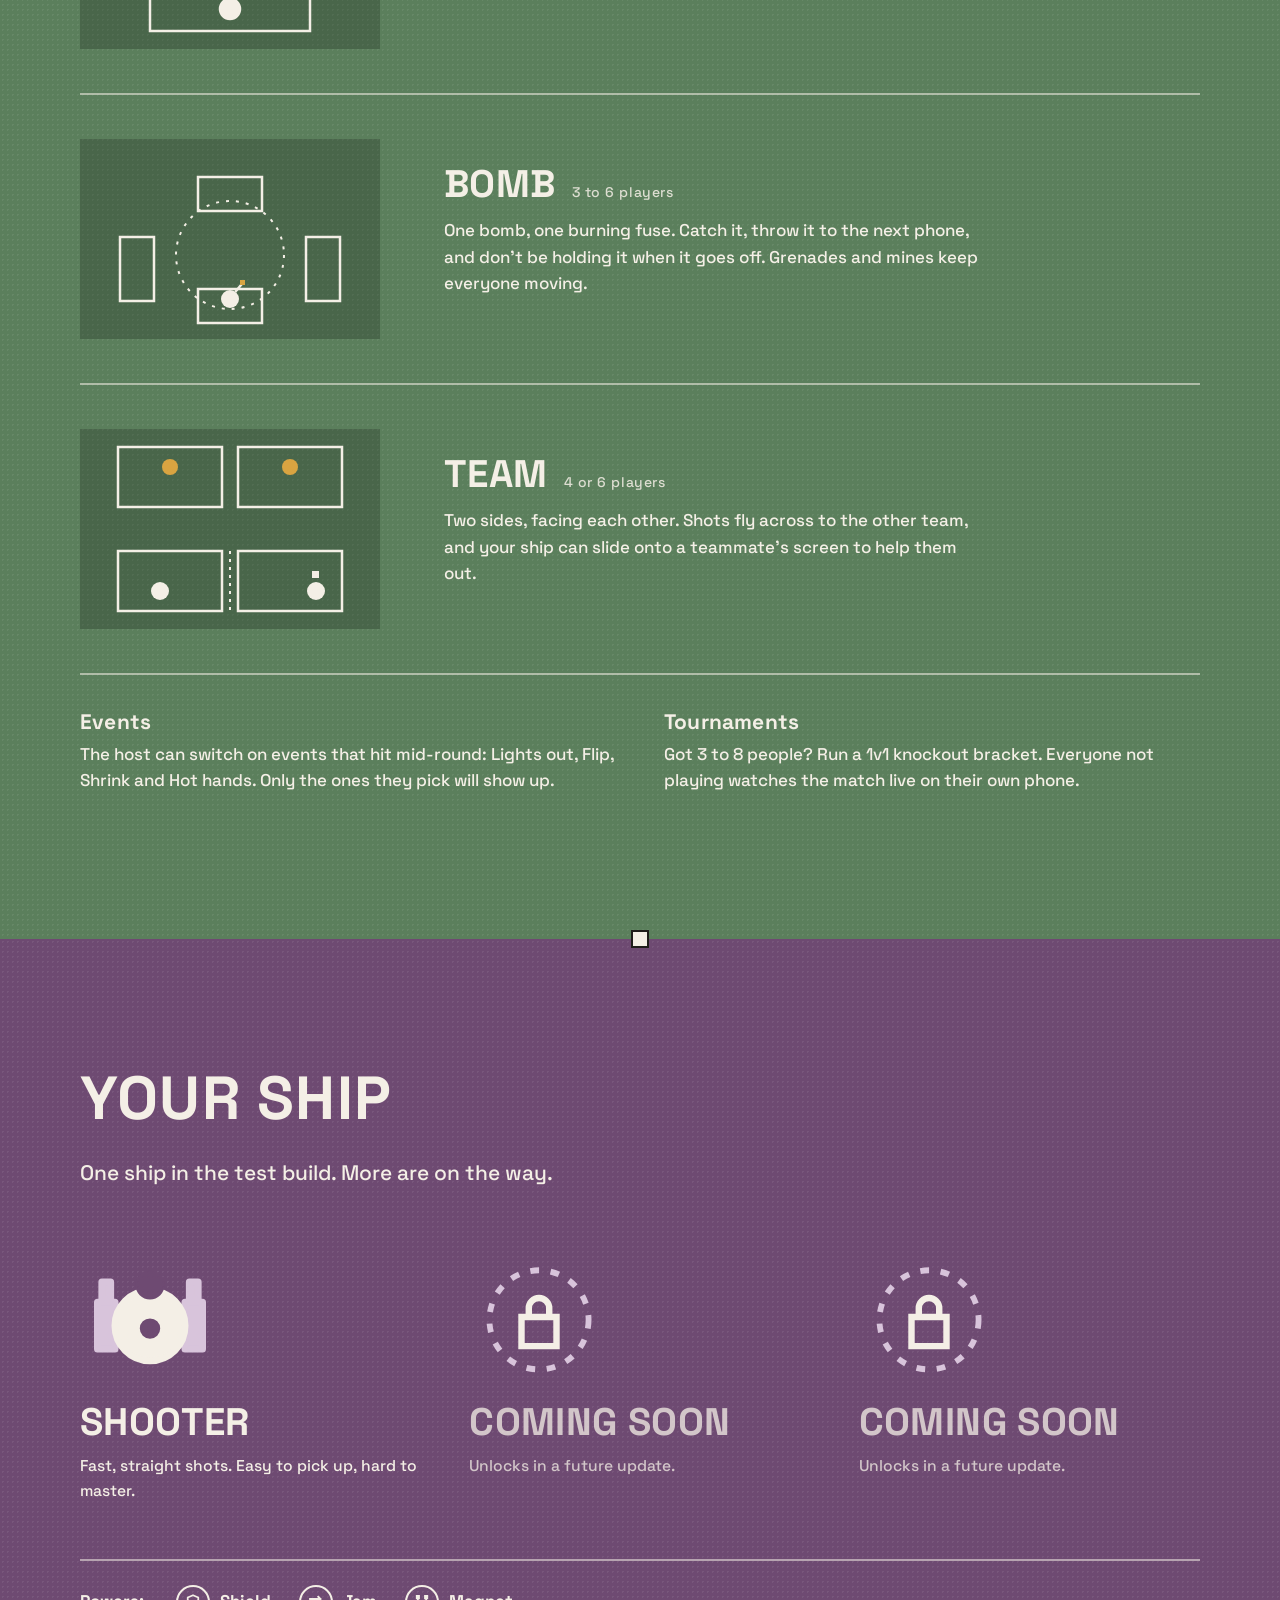
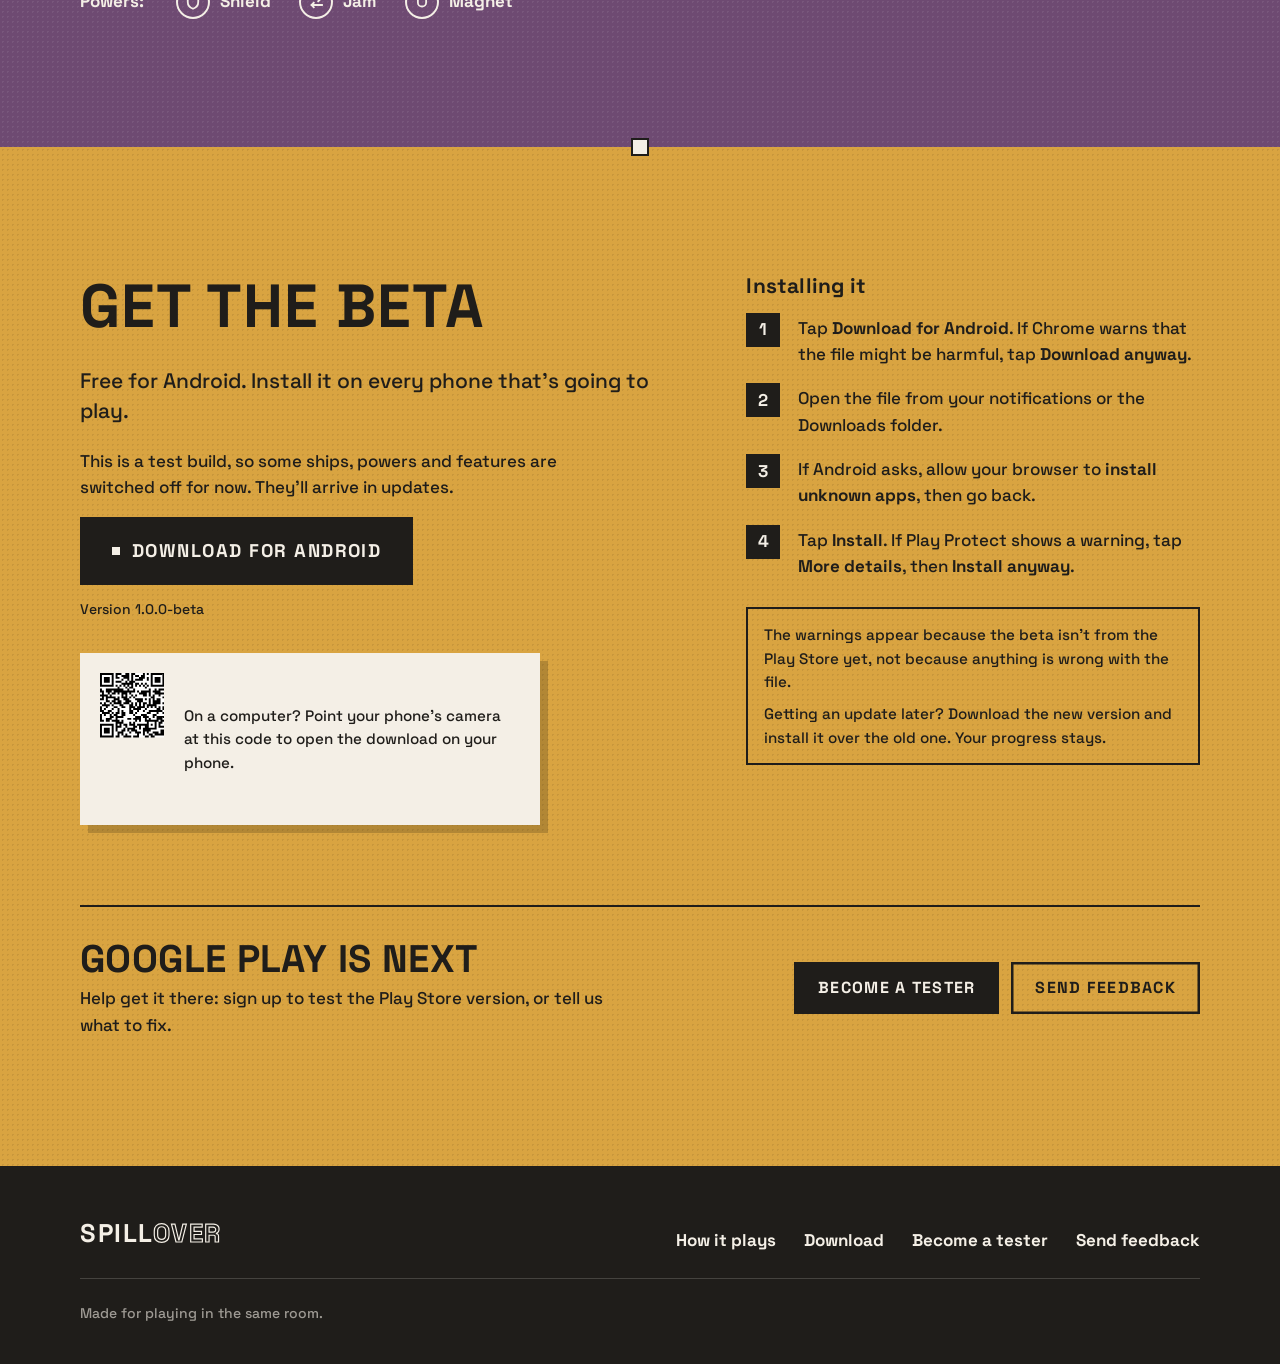
==== commit 9100ce29: "Make the demo tilt-driven and update site for the test build - Demo plays itself: both phones tilt l" ====
--- a/index.html
+++ b/index.html
@@ -3,12 +3,12 @@
 <head>
 <meta charset="utf-8">
 <meta name="viewport" content="width=device-width, initial-scale=1">
-<title>SPILLOVER — a party shooter for phones placed top to top</title>
-<meta name="description" content="SPILLOVER is a local multiplayer shooter for 2 to 6 Android phones. Put the phones top to top, tilt to move, tap to shoot. Your shots leave your screen and land on your friend's. Free beta download.">
+<title>SPILLOVER — a party shooter for phones held face to face</title>
+<meta name="description" content="SPILLOVER is a local multiplayer shooter for 2 to 6 Android phones. Hold the phones face to face, tilt to move, tap to shoot. Your shots leave your screen and land on your friend's. Free beta download.">
 <meta name="theme-color" content="#6E4A72">
 <link rel="icon" href="assets/img/icon.svg" type="image/svg+xml">
 <meta property="og:title" content="SPILLOVER">
-<meta property="og:description" content="Put two phones top to top. Shoot off your screen, hit your friend on theirs. Free Android beta.">
+<meta property="og:description" content="Hold two phones face to face. Shoot off your screen, hit your friend on theirs. Free Android beta.">
 <meta property="og:image" content="assets/img/og.png">
 <meta property="og:type" content="website">
 <meta name="twitter:card" content="summary_large_image">
@@ -41,37 +41,37 @@
   <div class="hero__shot" aria-hidden="true"></div>
 
   <div class="hero__panel">
-    <p>A party shooter for phones placed top to top. Shoot off the edge of your screen and hit your friend on theirs.</p>
+    <p>A party shooter for phones held face to face. Shoot off the edge of your screen and hit your friend on theirs.</p>
     <div class="hero__actions">
       <a class="btn btn--paper" href="#download" data-dl-label>Download the beta</a>
-      <a class="btn btn--line" href="#how">Try it here first</a>
-    </div>
-    <p class="hero__fine" data-hero-fine>Free on Android. 2 to 6 players on the same Wi-Fi. Coming to Google Play soon.</p>
-  </div>
-</section>
-
-<div class="seam" aria-hidden="true"></div>
-
-<!-- DEMO: two phones on a table -->
+      <a class="btn btn--line" href="#how">See how it plays</a>
+    </div>
+    <p class="hero__fine" data-hero-fine>Free on Android, 2 to 6 players on the same Wi-Fi. Still in development, with updates coming regularly.</p>
+  </div>
+</section>
+
+<div class="seam" aria-hidden="true"></div>
+
+<!-- DEMO: two phones face to face, played by two bots -->
 <section class="screen screen--slate" id="how" aria-labelledby="how-title">
   <div class="inner demo">
     <div>
-      <h2 class="screen-title" id="how-title">Two phones.<br><span class="outline">One table.</span></h2>
+      <h2 class="screen-title" id="how-title">Two phones,<br><span class="outline">face to face.</span></h2>
       <p class="lede">Each phone is its own screen, but the shots don't stop at the edge. Fire off the top of yours and the shot comes out on theirs.</p>
-      <p>This is the whole game, so try it right here. The phone at the bottom is yours.</p>
       <ul class="demo__keys">
-        <li><b>Move</b><span>Move your mouse or drag your finger across your phone. In the real game, you tilt it.</span></li>
-        <li><b>Shoot</b><span>Click or tap. You have 3 shots and they refill.</span></li>
-        <li><b>Keyboard</b><span><span class="kbd">←</span> <span class="kbd">→</span> to move, <span class="kbd">Space</span> to shoot.</span></li>
+        <li><b>Tilt</b><span>Your phone is the controller. Turn it like a steering wheel and your ship slides that way.</span></li>
+        <li><b>Tap</b><span>Fire. You get 3 shots at a time and they refill.</span></li>
+        <li><b>Hold</b><span>Charge a bigger shot.</span></li>
       </ul>
     </div>
     <div>
-      <div class="demo__table">
-        <canvas class="demo__canvas" id="demo" width="720" height="860" tabindex="0" aria-label="Playable demo: your ship on the bottom phone, a bot on the top phone. Move to steer and click or press space to shoot." role="application"></canvas>
+      <div class="demo__stage">
+        <canvas class="demo__canvas" id="demo" width="720" height="860" role="img" aria-label="Demo match: two phones held top edge to top edge. Each player tilts their phone to steer, and shots fired off the top of one screen come out on the other."></canvas>
       </div>
       <div class="demo__hud">
-        <span class="demo__score" id="demo-score" aria-live="polite">You 0 &nbsp; Bot 0</span>
-        <button class="btn btn--line" type="button" id="demo-tilt" hidden>Steer by tilting</button>
+        <span class="demo__score" id="demo-score">Gold 0 – Plum 0</span>
+        <span class="demo__note">Demo match, played by the computer.</span>
+        <button class="btn btn--line" type="button" id="demo-play" hidden>Play demo</button>
       </div>
     </div>
   </div>
@@ -83,7 +83,7 @@
 <section class="screen screen--paper" id="setup" aria-labelledby="setup-title">
   <div class="inner">
     <h2 class="screen-title" id="setup-title">Ready in a minute</h2>
-    <p class="lede">Everyone needs the game on their own phone. That's all the setup there is.</p>
+    <p class="lede">Everyone needs the game on their own phone.</p>
     <ol class="steps">
       <li>
         <span class="steps__n" aria-hidden="true">1</span>
@@ -92,7 +92,7 @@
           <rect x="20" y="92" width="44" height="22"/><rect x="78" y="92" width="44" height="22"/><rect x="136" y="92" width="44" height="22"/>
         </svg>
         <h3>Join the same Wi-Fi</h3>
-        <p>All phones on one network. A phone's hotspot works too, so you can play anywhere.</p>
+        <p>A phone hotspot works too.</p>
       </li>
       <li>
         <span class="steps__n" aria-hidden="true">2</span>
@@ -102,7 +102,7 @@
           <path d="M84 50L58 74 M116 50l26 24"/><path d="M52 70l6 4-1 -7 M148 70l-6 4 1-7"/>
         </svg>
         <h3>One hosts, the rest join</h3>
-        <p>Open the game and tap Play. One person makes a room and picks the mode. Everyone else taps it in the list.</p>
+        <p>One person makes a room. Everyone else joins it.</p>
       </li>
       <li>
         <span class="steps__n" aria-hidden="true">3</span>
@@ -111,8 +111,8 @@
           <path d="M44 60h112" stroke-dasharray="4 6" stroke-width="2"/>
           <path d="M97 80h6v6h-6z M97 34h6v6h-6z" fill="#1F1D1A"/><path d="M100 76V44"/>
         </svg>
-        <h3>Put the phones top to top</h3>
-        <p>Top edges touching, flat on a table, or hold them and sit facing each other. With more players, sit in a circle.</p>
+        <h3>Sit face to face</h3>
+        <p>Top edges pointing at each other. More players? Sit in a circle.</p>
       </li>
       <li>
         <span class="steps__n" aria-hidden="true">4</span>
@@ -122,7 +122,7 @@
           <path d="M120 70h10v10h-10z" fill="#1F1D1A"/>
         </svg>
         <h3>Tilt to move, tap to shoot</h3>
-        <p>Hold to charge a bigger shot. The round button in the corner fires your power.</p>
+        <p>Hold to charge. The corner button fires your power.</p>
       </li>
     </ol>
   </div>
@@ -177,9 +177,9 @@
             <rect x="38" y="122" width="104" height="60"/><rect x="158" y="122" width="104" height="60"/>
             <path d="M150 122v60" stroke-dasharray="3 5" stroke-width="2"/>
             <circle cx="90" cy="38" r="8" fill="#D9A441" stroke="none"/><circle cx="210" cy="38" r="8" fill="#D9A441" stroke="none"/>
-            <g class="d-cross"><circle cx="90" cy="162" r="9" fill="#F4EFE6" stroke="none"/></g>
-            <circle cx="210" cy="162" r="9" fill="#F4EFE6" stroke="none"/>
-            <g class="d-up"><rect x="206" y="142" width="7" height="7" fill="#F4EFE6" stroke="none"/></g>
+            <g class="d-cross"><circle cx="80" cy="162" r="9" fill="#F4EFE6" stroke="none"/></g>
+            <circle cx="236" cy="162" r="9" fill="#F4EFE6" stroke="none"/>
+            <g class="d-up"><rect x="232" y="142" width="7" height="7" fill="#F4EFE6" stroke="none"/></g>
           </svg>
         </div>
         <div>
@@ -207,17 +207,16 @@
 <!-- SHIPS -->
 <section class="screen screen--plum" id="ships" aria-labelledby="ships-title">
   <div class="inner">
-    <h2 class="screen-title" id="ships-title">Pick your ship</h2>
-    <p class="lede">Three ships that play very differently. Each one comes in two looks, so pick the one that feels like yours.</p>
+    <h2 class="screen-title" id="ships-title">Your ship</h2>
+    <p class="lede">One ship in the test build. More are on the way.</p>
     <div class="ships">
-      <div class="ship"><span data-ship="shooter"></span><div><h3>Shooter</h3><p>Fast, straight shots. The easiest to pick up and the hardest to master.</p></div></div>
-      <div class="ship"><span data-ship="scatter"></span><div><h3>Scatter</h3><p>Fires a spread of shots. Slower, short range, and brutal up close.</p></div></div>
-      <div class="ship"><span data-ship="venom"></span><div><h3>Venom</h3><p>Lobs poison. A miss isn't wasted: it leaves a puddle that hurts anyone who moves through it.</p></div></div>
+      <div class="ship"><span data-ship="shooter"></span><div><h3>Shooter</h3><p>Fast, straight shots. Easy to pick up, hard to master.</p></div></div>
+      <div class="ship ship--locked"><svg viewBox="0 0 48 48" width="140" height="140" role="img" aria-label="Locked ship"><circle cx="24" cy="26" r="17" fill="none" stroke="#D8C4DB" stroke-width="2" stroke-dasharray="3 4"/><path d="M18 25h12v10H18z M20.5 25v-3a3.5 3.5 0 0 1 7 0v3" fill="none" stroke="#F4EFE6" stroke-width="2.2"/></svg><div><h3>Coming soon</h3><p>Unlocks in a future update.</p></div></div>
+      <div class="ship ship--locked"><svg viewBox="0 0 48 48" width="140" height="140" role="img" aria-label="Locked ship"><circle cx="24" cy="26" r="17" fill="none" stroke="#D8C4DB" stroke-width="2" stroke-dasharray="3 4"/><path d="M18 25h12v10H18z M20.5 25v-3a3.5 3.5 0 0 1 7 0v3" fill="none" stroke="#F4EFE6" stroke-width="2.2"/></svg><div><h3>Coming soon</h3><p>Unlocks in a future update.</p></div></div>
     </div>
     <div class="powers">
-      <b>Plus one power each round:</b>
+      <b>Powers:</b>
       <span class="power"><i><svg viewBox="0 0 24 24" fill="none" stroke="currentColor" stroke-width="2.4" stroke-linejoin="round"><path d="M12 3l7 3v6c0 4.5-3 7.5-7 9c-4-1.5-7-4.5-7-9V6z"/></svg></i>Shield</span>
-      <span class="power"><i><svg viewBox="0 0 24 24" fill="none" stroke="currentColor" stroke-width="2.4" stroke-linecap="square"><path d="M4 12h11 M11 7l5 5-5 5 M3 7h4 M3 17h4"/></svg></i>Dash</span>
       <span class="power"><i><svg viewBox="0 0 24 24" fill="none" stroke="currentColor" stroke-width="2.4" stroke-linecap="square"><path d="M4 8h14 M15 5l3 3-3 3 M20 16H6 M9 13l-3 3 3 3"/></svg></i>Jam</span>
       <span class="power"><i><svg viewBox="0 0 24 24" fill="none" stroke="currentColor" stroke-width="2.4" stroke-linecap="square"><path d="M6.5 6v6.5a5.5 5.5 0 0 0 11 0V6 M5 4h3v3H5z M16 4h3v3h-3z"/></svg></i>Magnet</span>
     </div>
@@ -230,7 +229,7 @@
 <section class="screen screen--ink" id="clips" aria-labelledby="clips-title" hidden>
   <div class="inner">
     <h2 class="screen-title" id="clips-title">Watch it played</h2>
-    <p class="lede">Real phones, real tables, real shouting.</p>
+    <p class="lede">Real phones, real friends, real shouting.</p>
     <div class="clips" id="clips-list"></div>
   </div>
 </section>
@@ -244,6 +243,7 @@
       <div>
         <h2 class="screen-title" id="dl-title">Get the beta</h2>
         <p class="lede">Free for Android. Install it on every phone that's going to play.</p>
+        <p>This is a test build, so some ships, powers and features are switched off for now. They'll arrive in updates.</p>
         <a class="btn btn--ink btn--big" id="dl-btn" href="#" download><span class="sq" aria-hidden="true"></span>Download for Android</a>
         <p class="dl__meta" id="dl-meta"></p>
 
@@ -263,7 +263,7 @@
         </ol>
         <div class="note">
           <p>The warnings appear because the beta isn't from the Play Store yet, not because anything is wrong with the file.</p>
-          <p>Getting an update later? Download the new version and install it over the old one. Your coins and unlocks stay.</p>
+          <p>Getting an update later? Download the new version and install it over the old one. Your progress stays.</p>
         </div>
       </div>
     </div>
@@ -293,8 +293,7 @@
       <a href="tester.html#feedback">Send feedback</a>
     </nav>
     <div class="foot__small">
-      <p>© 2026 SPILLOVER. Made for playing in the same room.</p>
-      <p>thanks to middle east.</p>
+      <p>Made for playing in the same room.</p>
     </div>
   </div>
 </footer>
--- a/assets/css/site.css
+++ b/assets/css/site.css
@@ -230,12 +230,13 @@
 .demo { display: grid; grid-template-columns: minmax(0, 1fr) minmax(0, 1.25fr); gap: clamp(32px, 6vw, 80px); align-items: center; }
 @media (max-width: 900px) { .demo { grid-template-columns: 1fr; } }
 
-.demo__table {
+.demo__stage {
   position: relative;
   background: rgba(0, 0, 0, 0.22);
   padding: clamp(12px, 2vw, 24px);
 }
-.demo__canvas { width: 100%; height: auto; aspect-ratio: 720 / 860; touch-action: pan-y; cursor: crosshair; }
+.demo__canvas { width: 100%; height: auto; aspect-ratio: 720 / 860; }
+.demo__note { font-weight: 500; font-size: var(--step--1); opacity: 0.8; }
 .demo__hud { display: flex; flex-wrap: wrap; justify-content: space-between; align-items: center; gap: 12px; margin-top: 14px; font-weight: 700; }
 .demo__score { font-size: 1.1rem; letter-spacing: 0.06em; }
 .demo__keys { list-style: none; padding: 0; margin: 24px 0 0; display: grid; gap: 10px; }
@@ -305,7 +306,7 @@
 .d-fuse { animation: dFuse 0.5s ease-in-out infinite alternate; transform-origin: center; transform-box: fill-box; }
 @keyframes dFuse { from { opacity: 0.35; } to { opacity: 1; } }
 .d-cross { animation: dCross 3.2s cubic-bezier(.5,0,.5,1) infinite; }
-@keyframes dCross { 0%, 30% { transform: translateX(0); } 50%, 80% { transform: translateX(62px); } 100% { transform: translateX(0); } }
+@keyframes dCross { 0%, 25% { transform: translateX(0); } 45%, 80% { transform: translateX(118px); } 100% { transform: translateX(0); } }
 
 /* ---------- ships ---------- */
 
@@ -313,6 +314,8 @@
 .ship svg { width: clamp(96px, 12vw, 140px); height: auto; margin-bottom: 18px; }
 .ship h3 { font-size: var(--step-2); text-transform: uppercase; margin-bottom: 0.3em; }
 .ship p { font-size: 0.98rem; }
+.ship--locked h3 { opacity: 0.75; }
+.ship--locked p { opacity: 0.75; }
 @media (max-width: 760px) { .ships { grid-template-columns: 1fr; } .ship { display: grid; grid-template-columns: 96px 1fr; gap: 0 20px; align-items: start; } .ship svg { width: 96px; } }
 .powers { margin-top: 40px; padding-top: 24px; border-top: 2px solid rgba(244, 239, 230, 0.55); display: flex; flex-wrap: wrap; gap: 14px 28px; align-items: center; }
 .powers b { margin-right: 4px; }
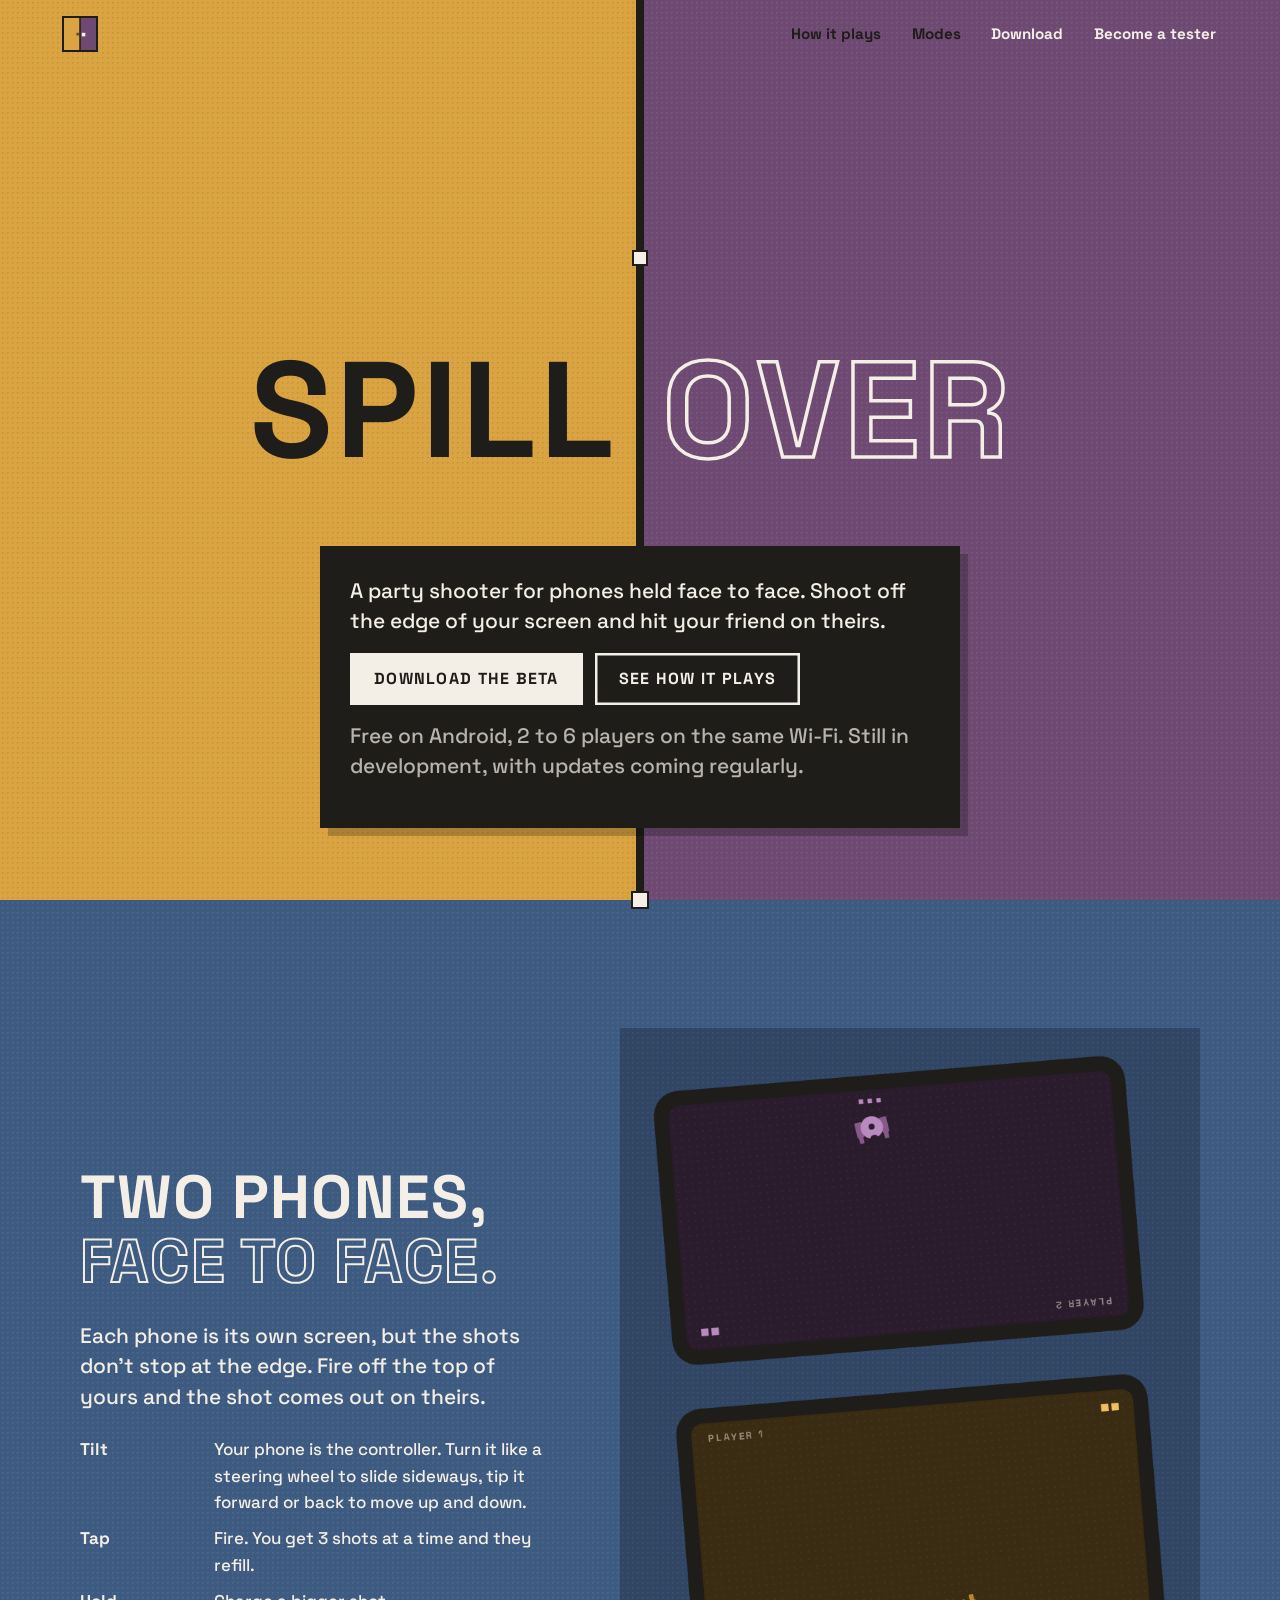
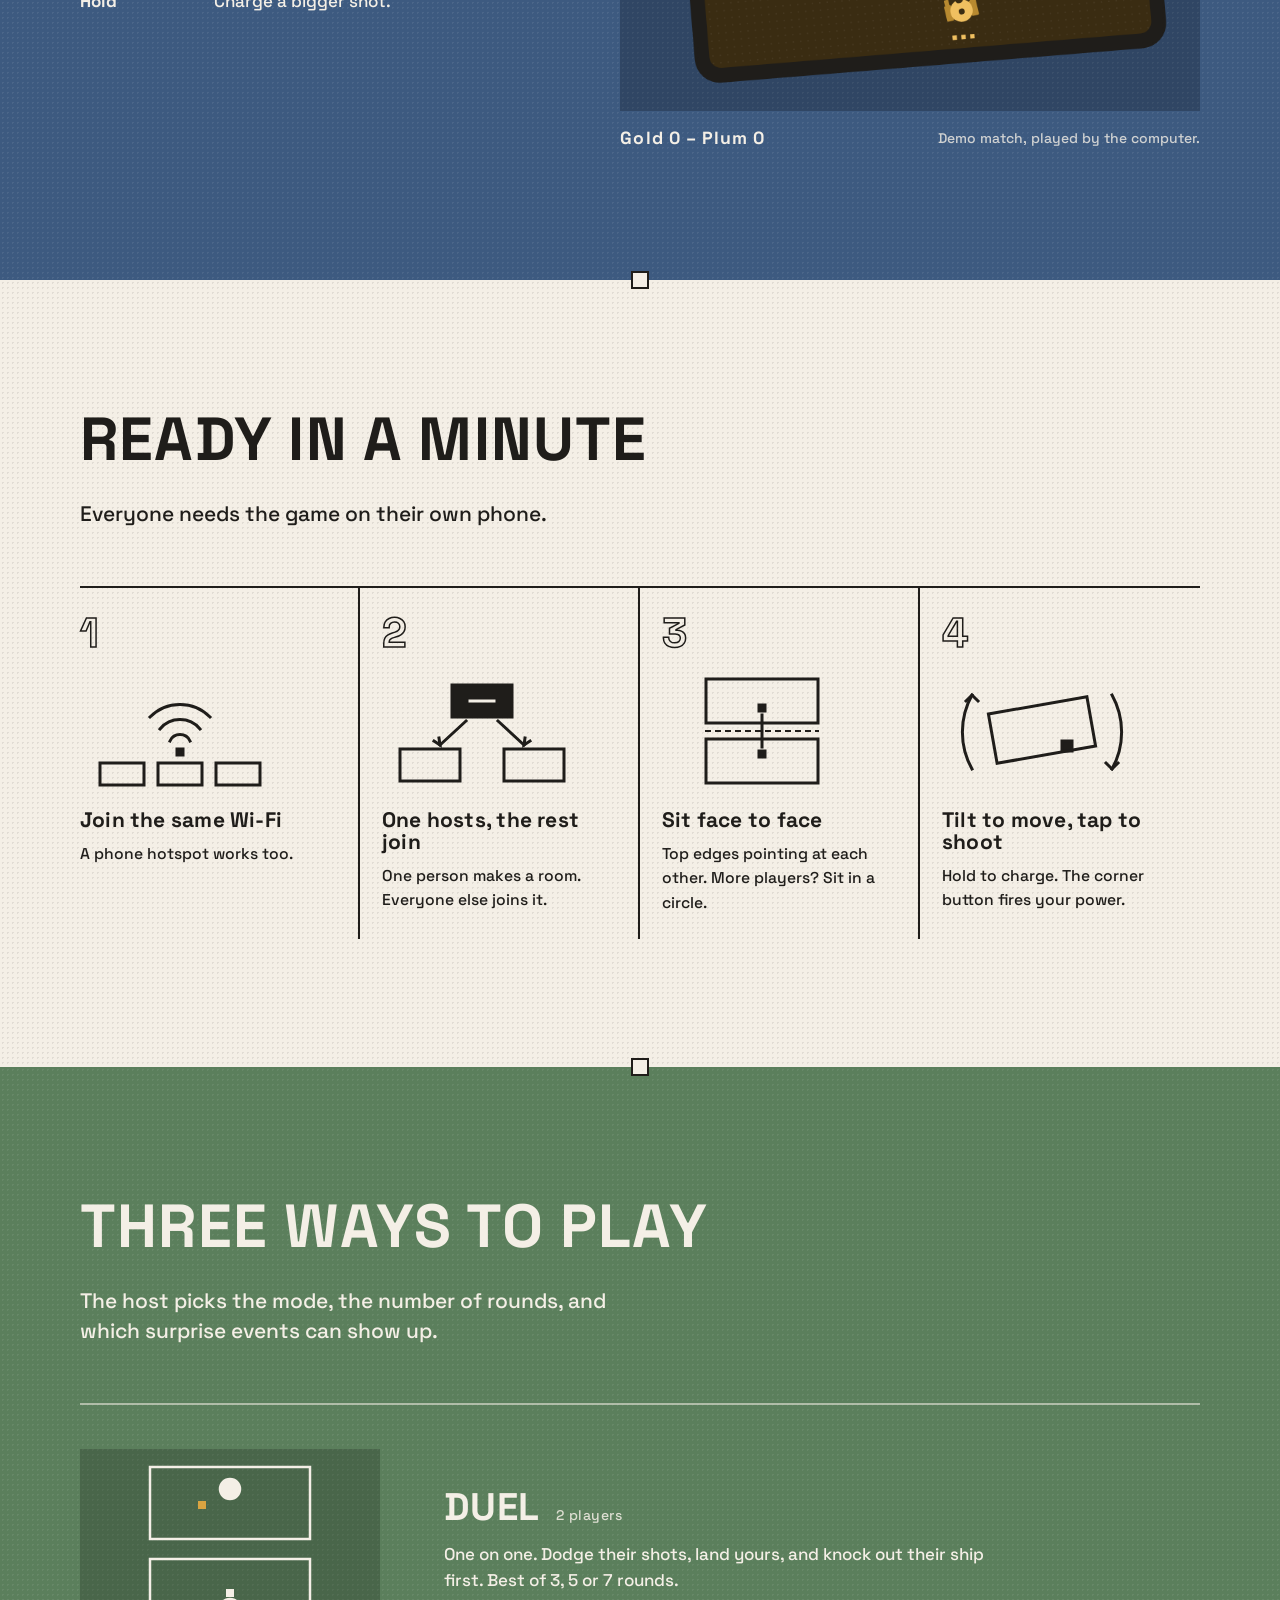
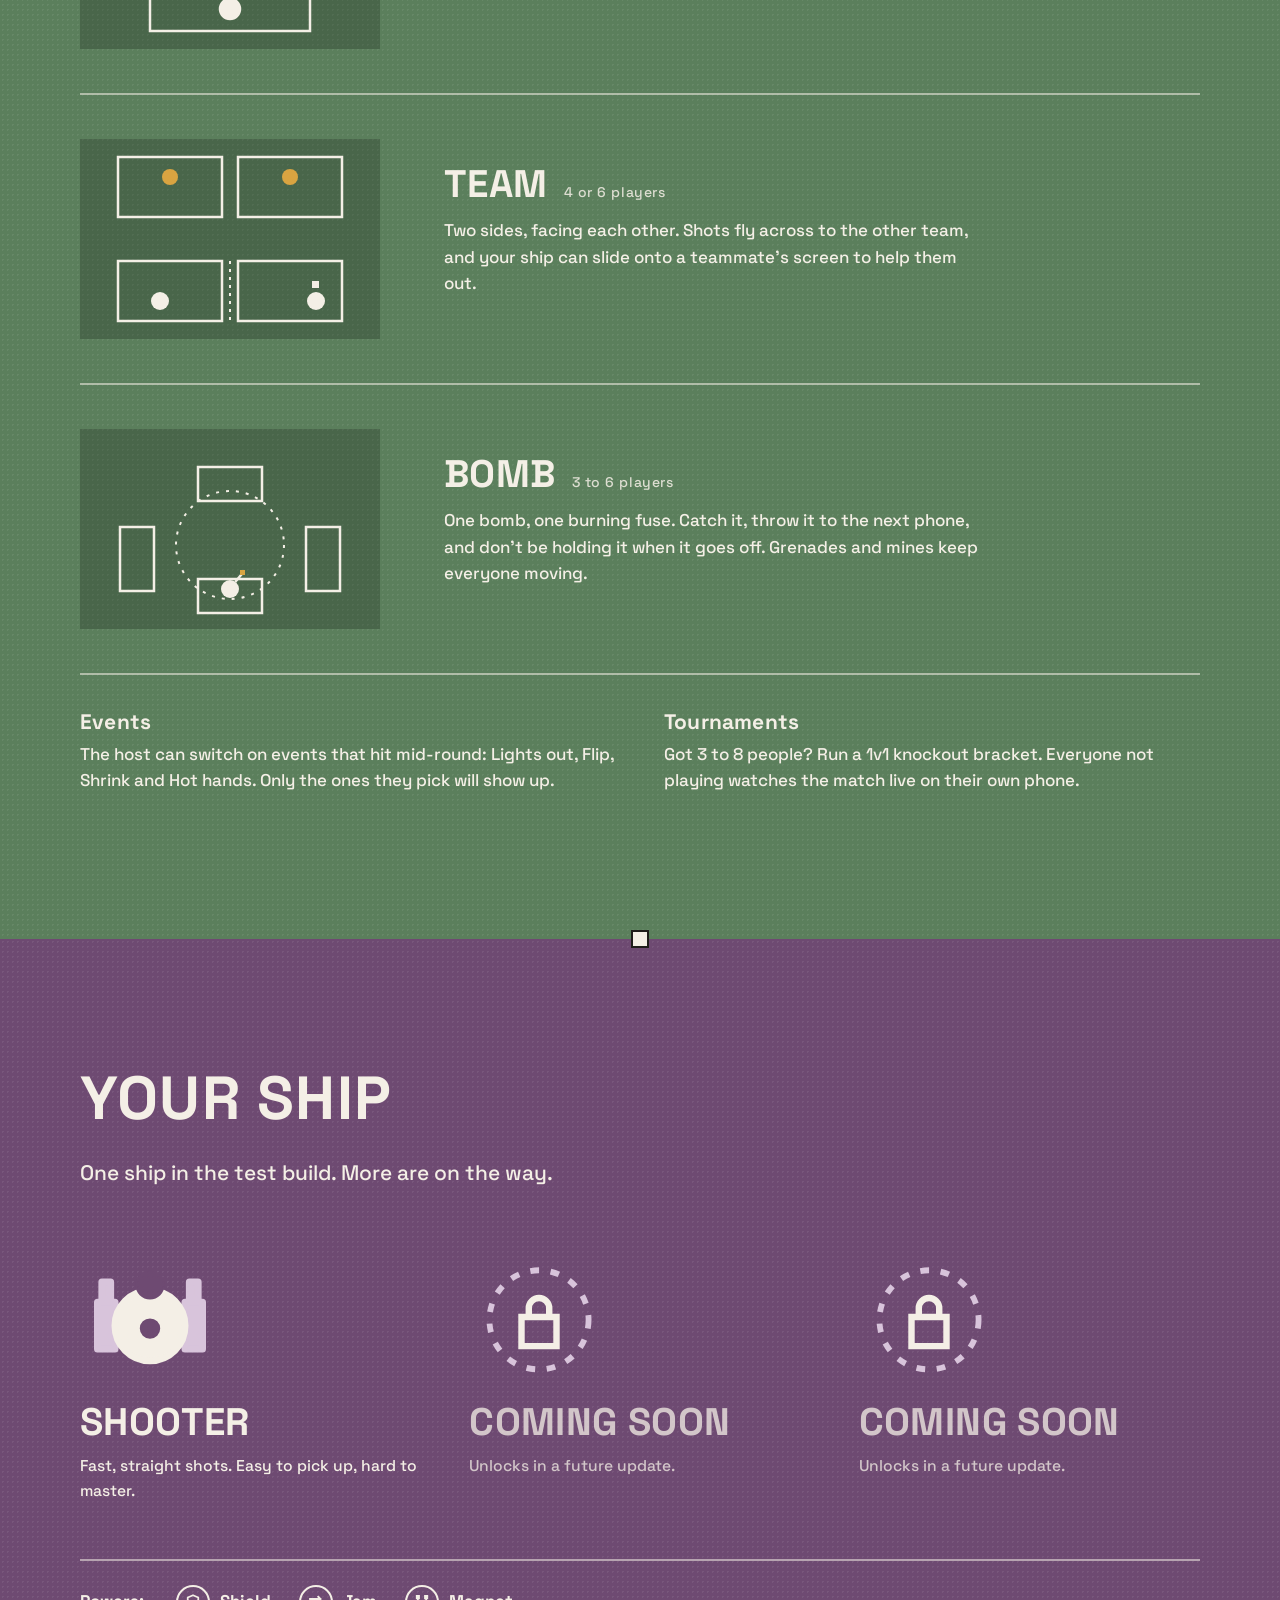
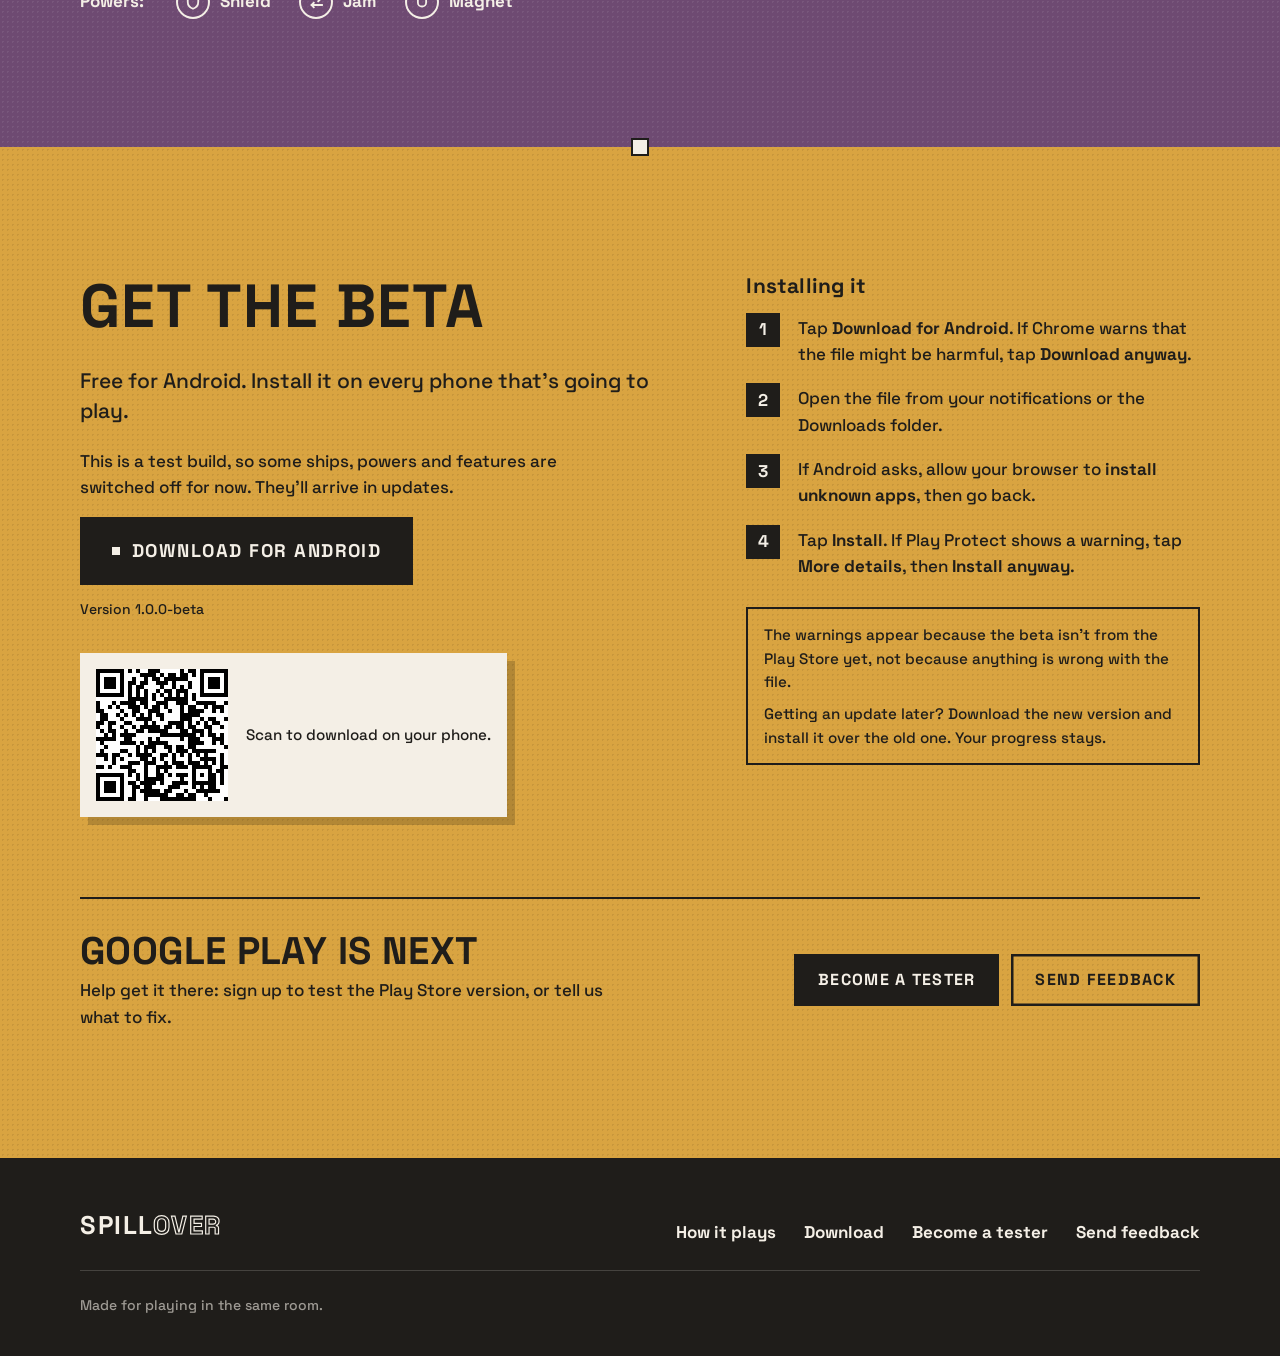
==== commit 06ca1384: "Demo shows forward/back tilt; reorder modes; shorter QR note - Phones now tip forward/back too: the " ====
--- a/index.html
+++ b/index.html
@@ -59,7 +59,7 @@
       <h2 class="screen-title" id="how-title">Two phones,<br><span class="outline">face to face.</span></h2>
       <p class="lede">Each phone is its own screen, but the shots don't stop at the edge. Fire off the top of yours and the shot comes out on theirs.</p>
       <ul class="demo__keys">
-        <li><b>Tilt</b><span>Your phone is the controller. Turn it like a steering wheel and your ship slides that way.</span></li>
+        <li><b>Tilt</b><span>Your phone is the controller. Turn it like a steering wheel to slide sideways, tip it forward or back to move up and down.</span></li>
         <li><b>Tap</b><span>Fire. You get 3 shots at a time and they refill.</span></li>
         <li><b>Hold</b><span>Charge a bigger shot.</span></li>
       </ul>
@@ -155,6 +155,24 @@
       <article class="mode">
         <div class="mode__art anim" aria-hidden="true">
           <svg viewBox="0 0 300 200" fill="none" stroke="#F4EFE6" stroke-width="2.5">
+            <rect x="38" y="18" width="104" height="60"/><rect x="158" y="18" width="104" height="60"/>
+            <rect x="38" y="122" width="104" height="60"/><rect x="158" y="122" width="104" height="60"/>
+            <path d="M150 122v60" stroke-dasharray="3 5" stroke-width="2"/>
+            <circle cx="90" cy="38" r="8" fill="#D9A441" stroke="none"/><circle cx="210" cy="38" r="8" fill="#D9A441" stroke="none"/>
+            <g class="d-cross"><circle cx="80" cy="162" r="9" fill="#F4EFE6" stroke="none"/></g>
+            <circle cx="236" cy="162" r="9" fill="#F4EFE6" stroke="none"/>
+            <g class="d-up"><rect x="232" y="142" width="7" height="7" fill="#F4EFE6" stroke="none"/></g>
+          </svg>
+        </div>
+        <div>
+          <h3>Team <small>4 or 6 players</small></h3>
+          <p>Two sides, facing each other. Shots fly across to the other team, and your ship can slide onto a teammate's screen to help them out.</p>
+        </div>
+      </article>
+
+      <article class="mode">
+        <div class="mode__art anim" aria-hidden="true">
+          <svg viewBox="0 0 300 200" fill="none" stroke="#F4EFE6" stroke-width="2.5">
             <circle cx="150" cy="116" r="54" stroke-dasharray="3 7" stroke-width="2"/>
             <rect x="118" y="150" width="64" height="34"/><rect x="226" y="98" width="34" height="64" transform="rotate(0)"/><rect x="118" y="38" width="64" height="34"/><rect x="40" y="98" width="34" height="64"/>
             <g class="d-bomb-move">
@@ -169,24 +187,6 @@
           <p>One bomb, one burning fuse. Catch it, throw it to the next phone, and don't be holding it when it goes off. Grenades and mines keep everyone moving.</p>
         </div>
       </article>
-
-      <article class="mode">
-        <div class="mode__art anim" aria-hidden="true">
-          <svg viewBox="0 0 300 200" fill="none" stroke="#F4EFE6" stroke-width="2.5">
-            <rect x="38" y="18" width="104" height="60"/><rect x="158" y="18" width="104" height="60"/>
-            <rect x="38" y="122" width="104" height="60"/><rect x="158" y="122" width="104" height="60"/>
-            <path d="M150 122v60" stroke-dasharray="3 5" stroke-width="2"/>
-            <circle cx="90" cy="38" r="8" fill="#D9A441" stroke="none"/><circle cx="210" cy="38" r="8" fill="#D9A441" stroke="none"/>
-            <g class="d-cross"><circle cx="80" cy="162" r="9" fill="#F4EFE6" stroke="none"/></g>
-            <circle cx="236" cy="162" r="9" fill="#F4EFE6" stroke="none"/>
-            <g class="d-up"><rect x="232" y="142" width="7" height="7" fill="#F4EFE6" stroke="none"/></g>
-          </svg>
-        </div>
-        <div>
-          <h3>Team <small>4 or 6 players</small></h3>
-          <p>Two sides, facing each other. Shots fly across to the other team, and your ship can slide onto a teammate's screen to help them out.</p>
-        </div>
-      </article>
     </div>
 
     <div class="extras">
@@ -249,7 +249,7 @@
 
         <div class="dl__qr" id="dl-qr" hidden>
           <div id="qr-box" role="img" aria-label="QR code that opens this download page on your phone"></div>
-          <p>On a computer? Point your phone's camera at this code to open the download on your phone.</p>
+          <p>Scan to download on your phone.</p>
         </div>
       </div>
 
--- a/assets/css/site.css
+++ b/assets/css/site.css
@@ -335,7 +335,7 @@
 .dl { display: grid; grid-template-columns: minmax(0, 1.3fr) minmax(0, 1fr); gap: clamp(32px, 6vw, 80px); align-items: start; }
 @media (max-width: 900px) { .dl { grid-template-columns: 1fr; } }
 .dl__meta { margin: 14px 0 0; font-size: var(--step--1); }
-.dl__qr { background: var(--paper); color: var(--ink); padding: 20px; display: flex; gap: 20px; align-items: center; margin-top: 32px; max-width: 460px; box-shadow: 8px 8px 0 rgba(0,0,0,0.18); }
+.dl__qr { background: var(--paper); color: var(--ink); padding: 16px; display: inline-flex; gap: 18px; align-items: center; margin-top: 32px; max-width: 460px; box-shadow: 8px 8px 0 rgba(0,0,0,0.18); }
 .dl__qr canvas, .dl__qr img { width: 132px; height: 132px; image-rendering: pixelated; flex: none; }
 .dl__qr p { margin: 0; font-size: 0.95rem; }
 @media (hover: none) and (pointer: coarse) { .dl__qr { display: none; } }
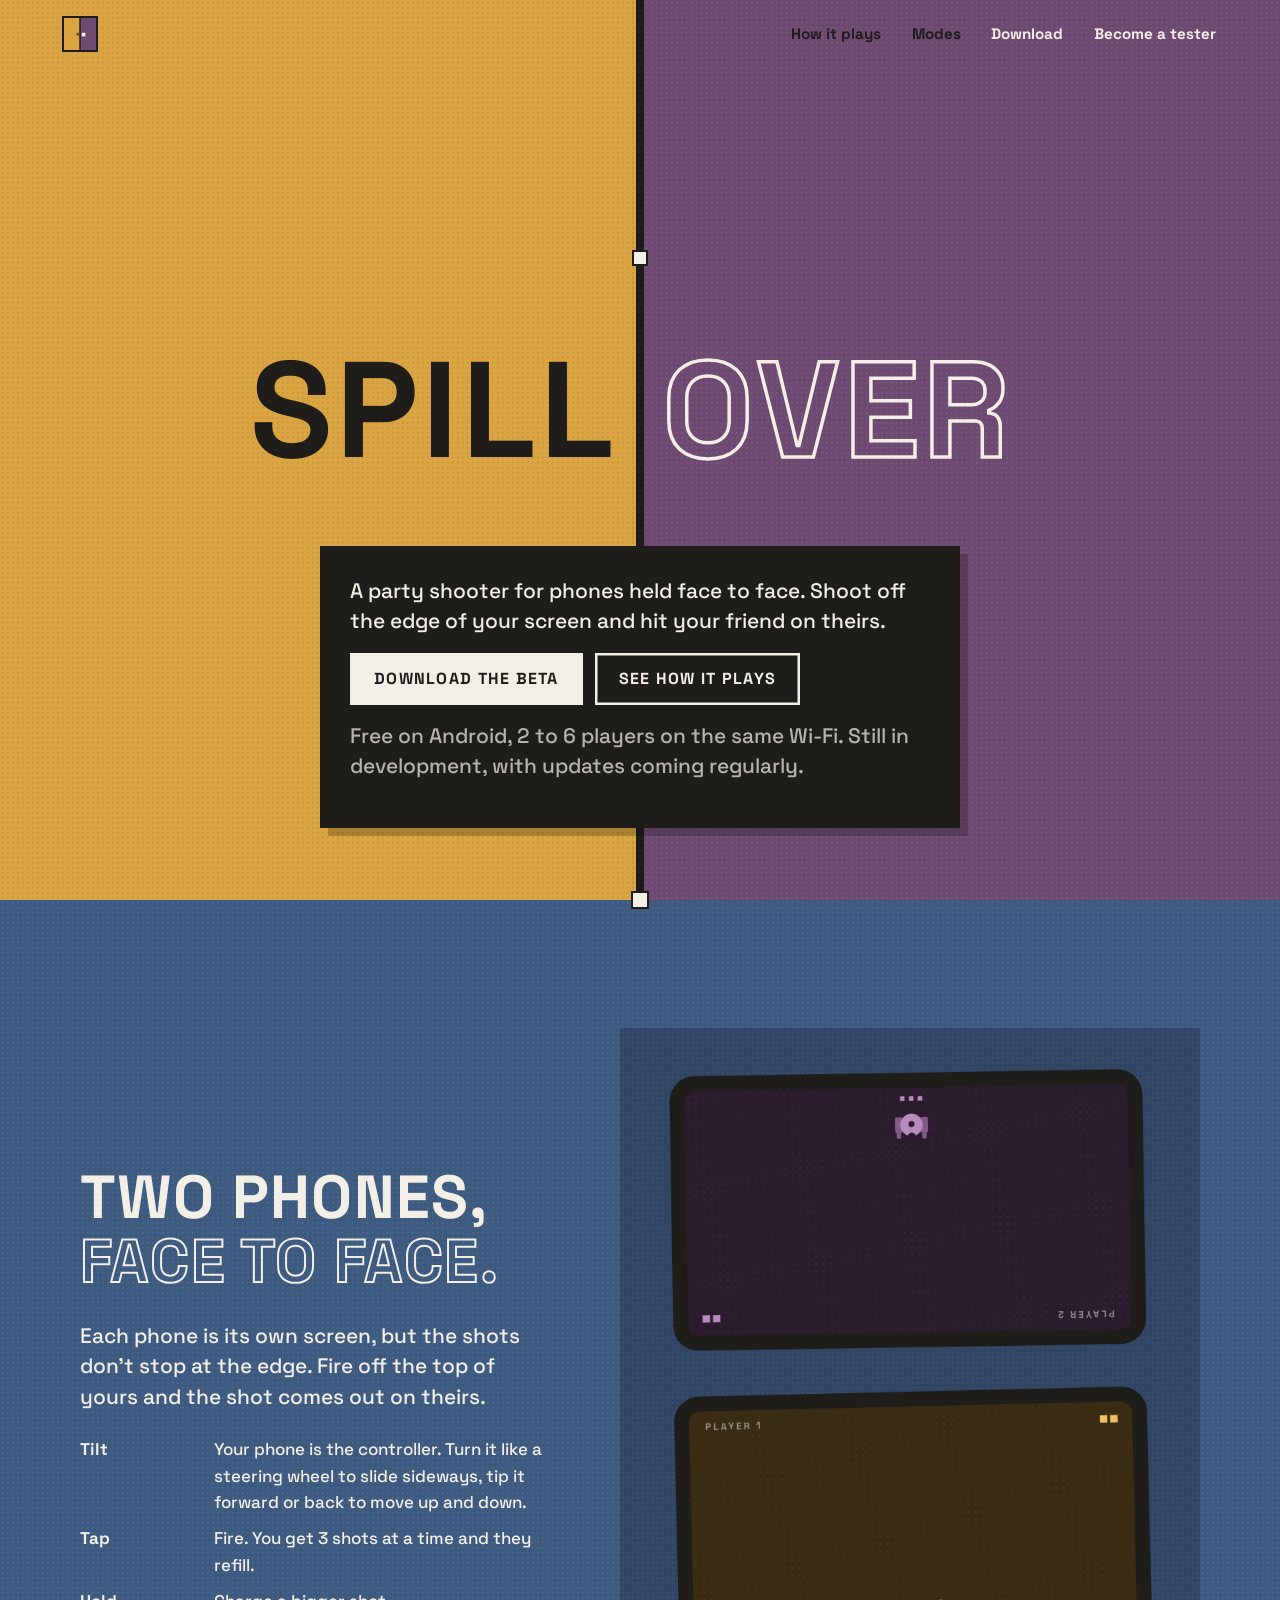
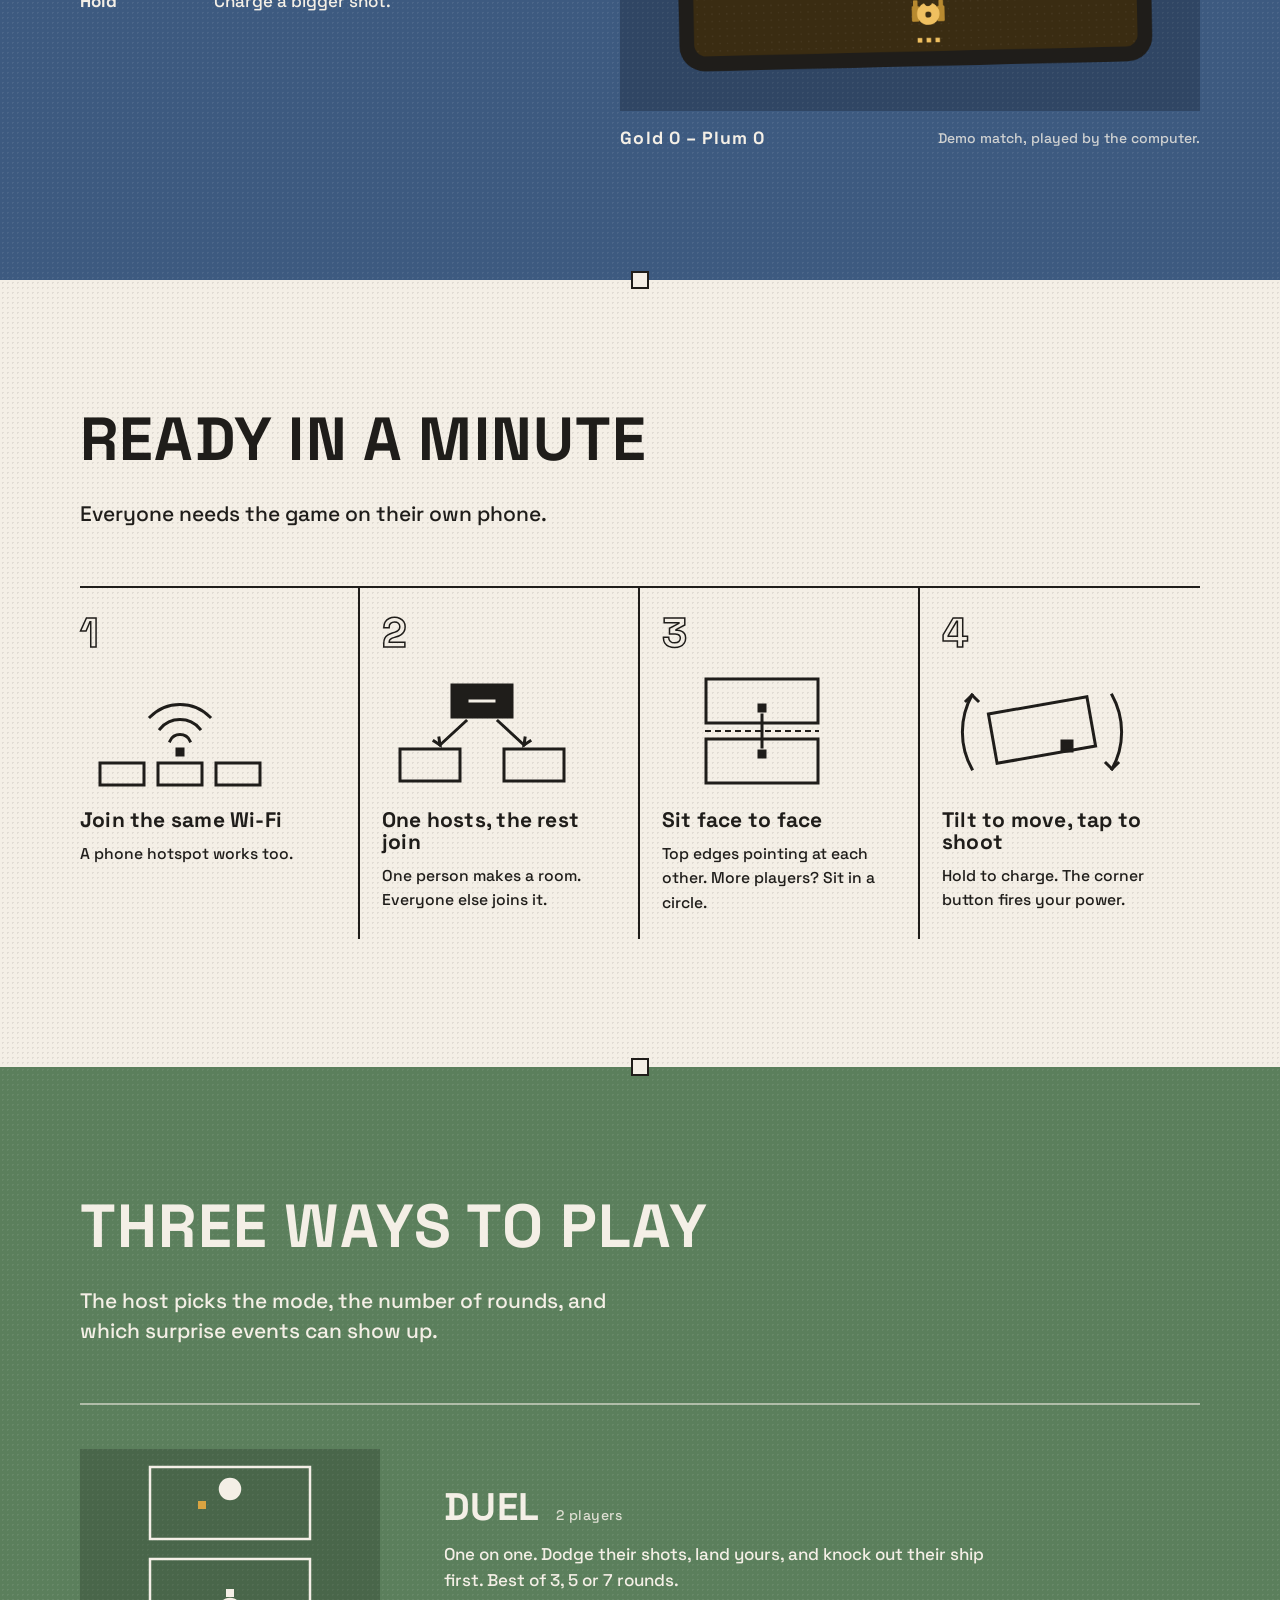
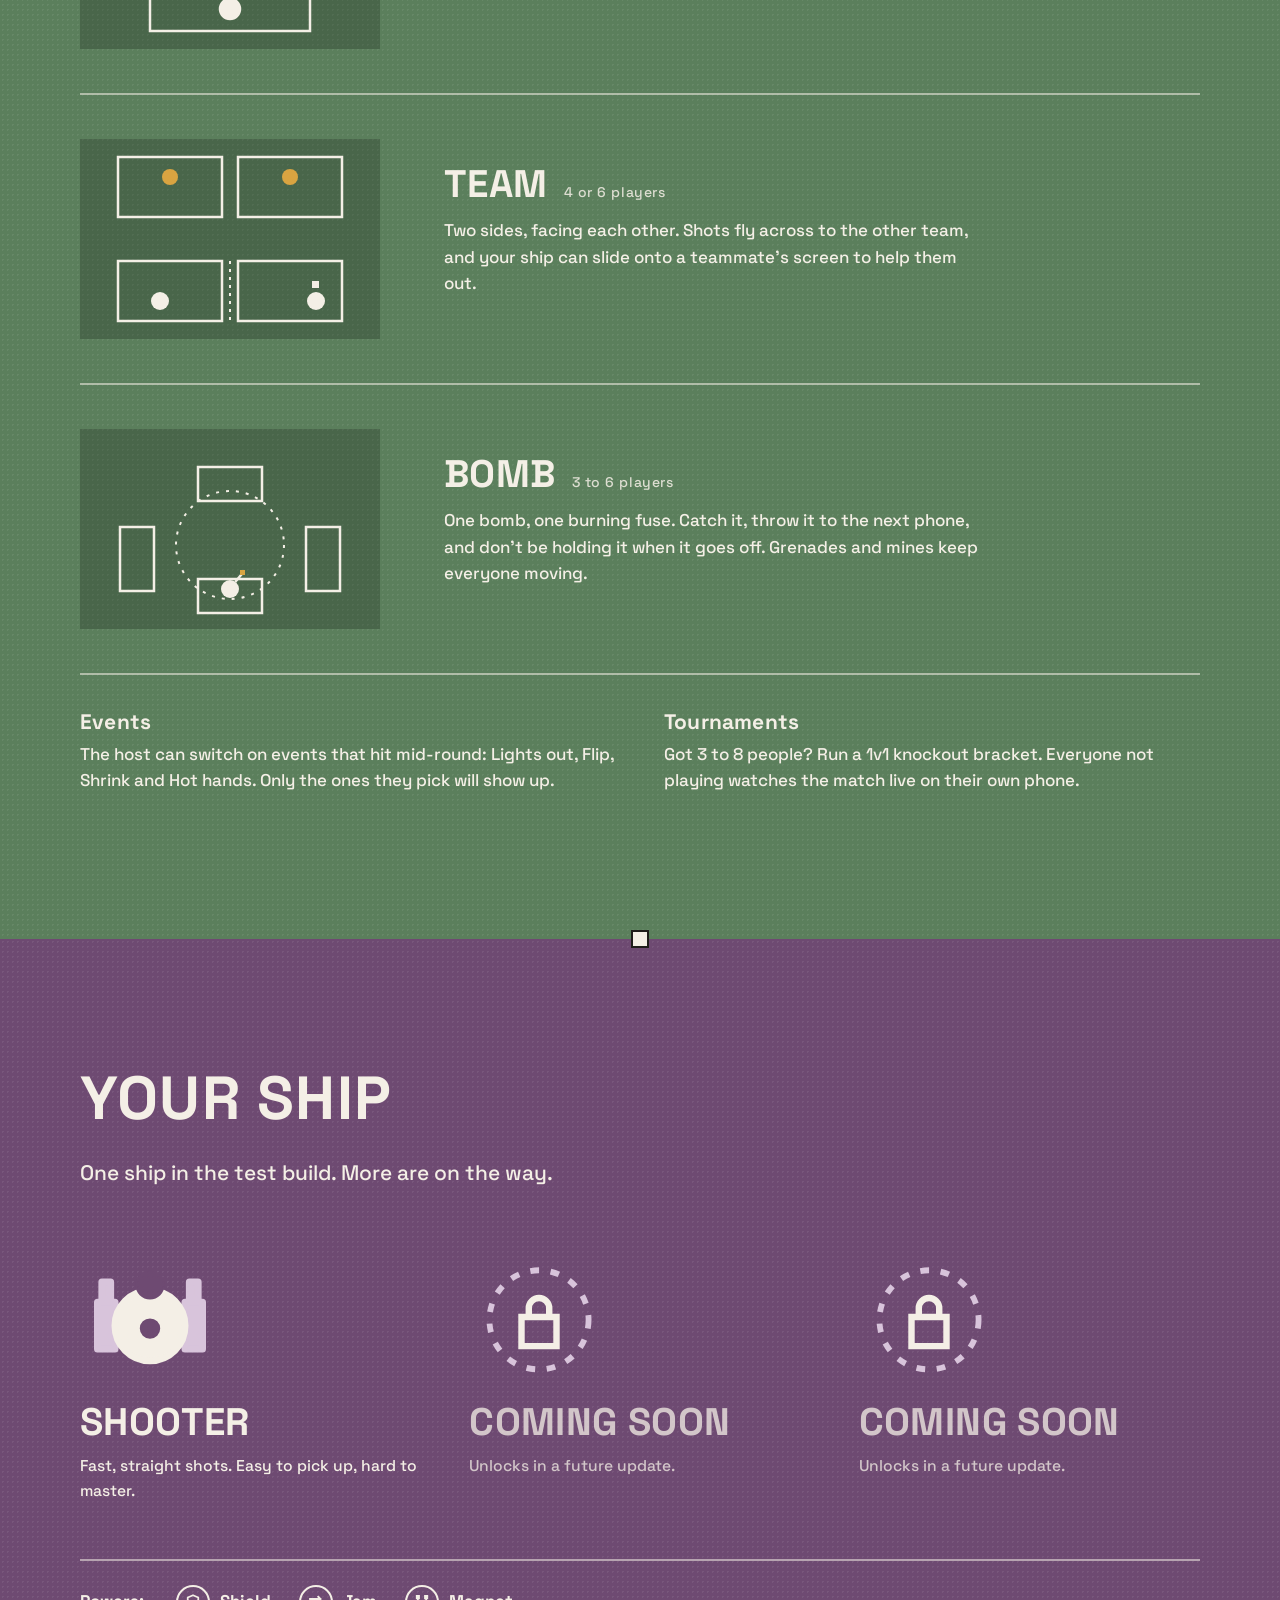
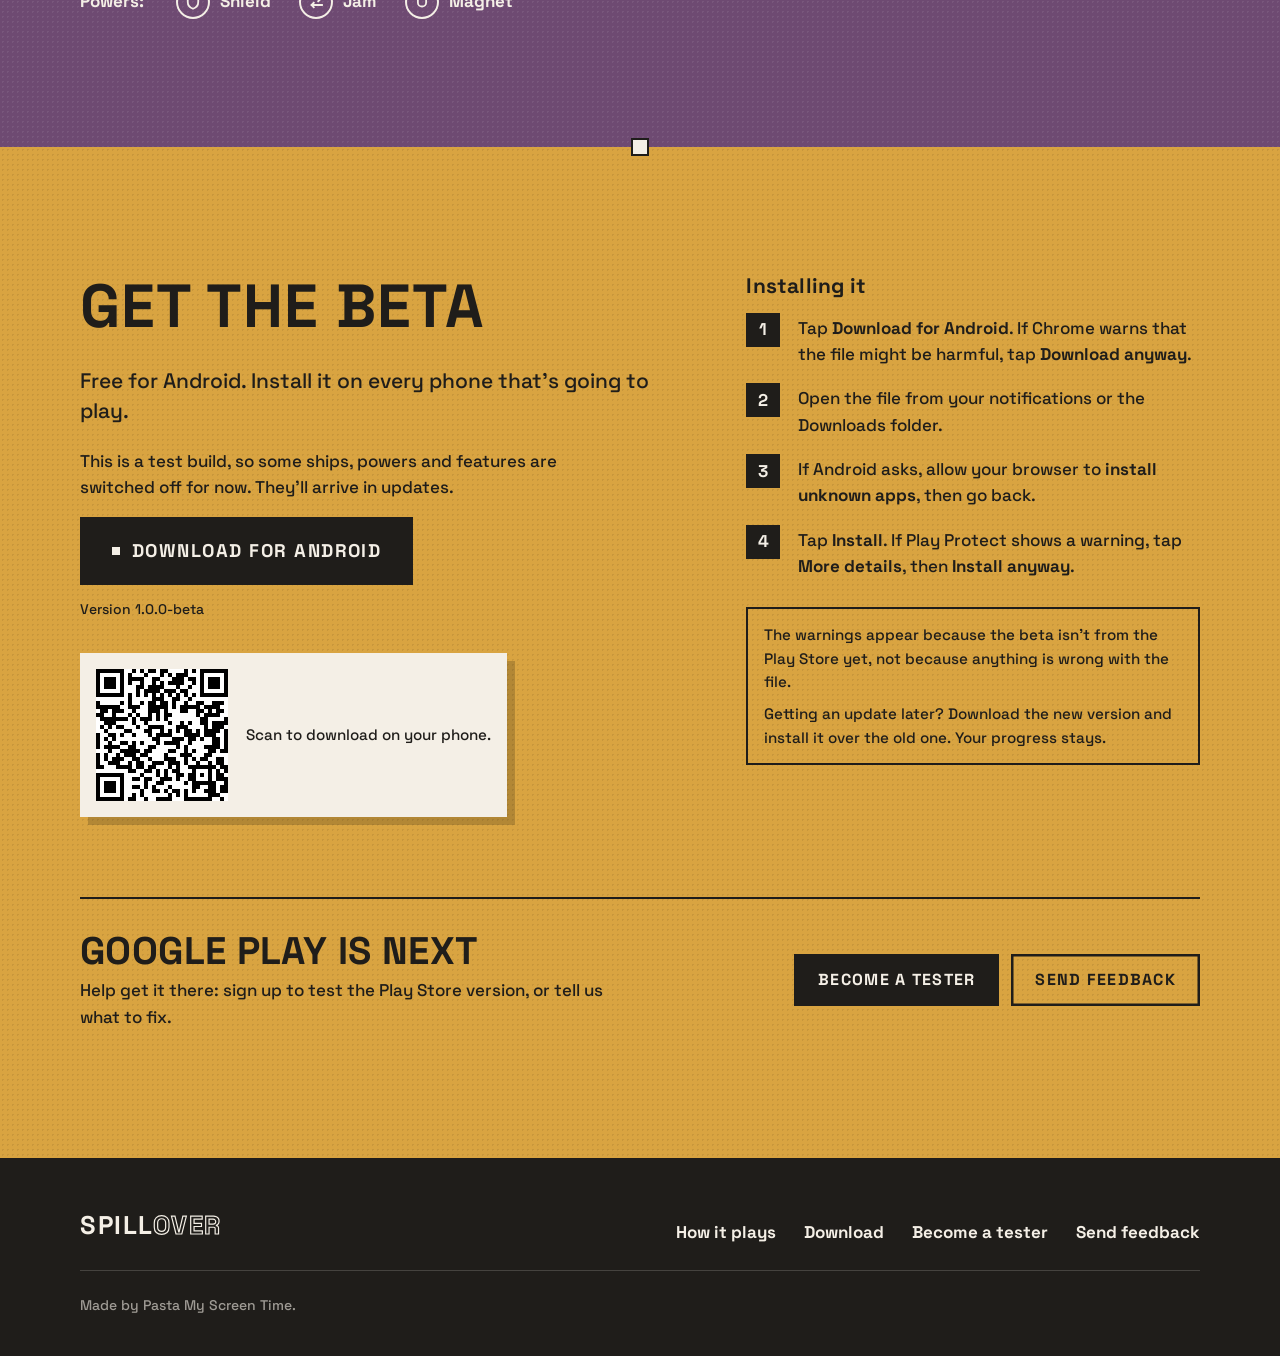
==== commit 791e467d: "Add developer name to the footer Co-Authored-By: Claude Opus 5.5 <noreply@anthropic.com> Claude-Sess" ====
--- a/index.html
+++ b/index.html
@@ -293,7 +293,7 @@
       <a href="tester.html#feedback">Send feedback</a>
     </nav>
     <div class="foot__small">
-      <p>Made for playing in the same room.</p>
+      <p>Made by Pasta My Screen Time.</p>
     </div>
   </div>
 </footer>
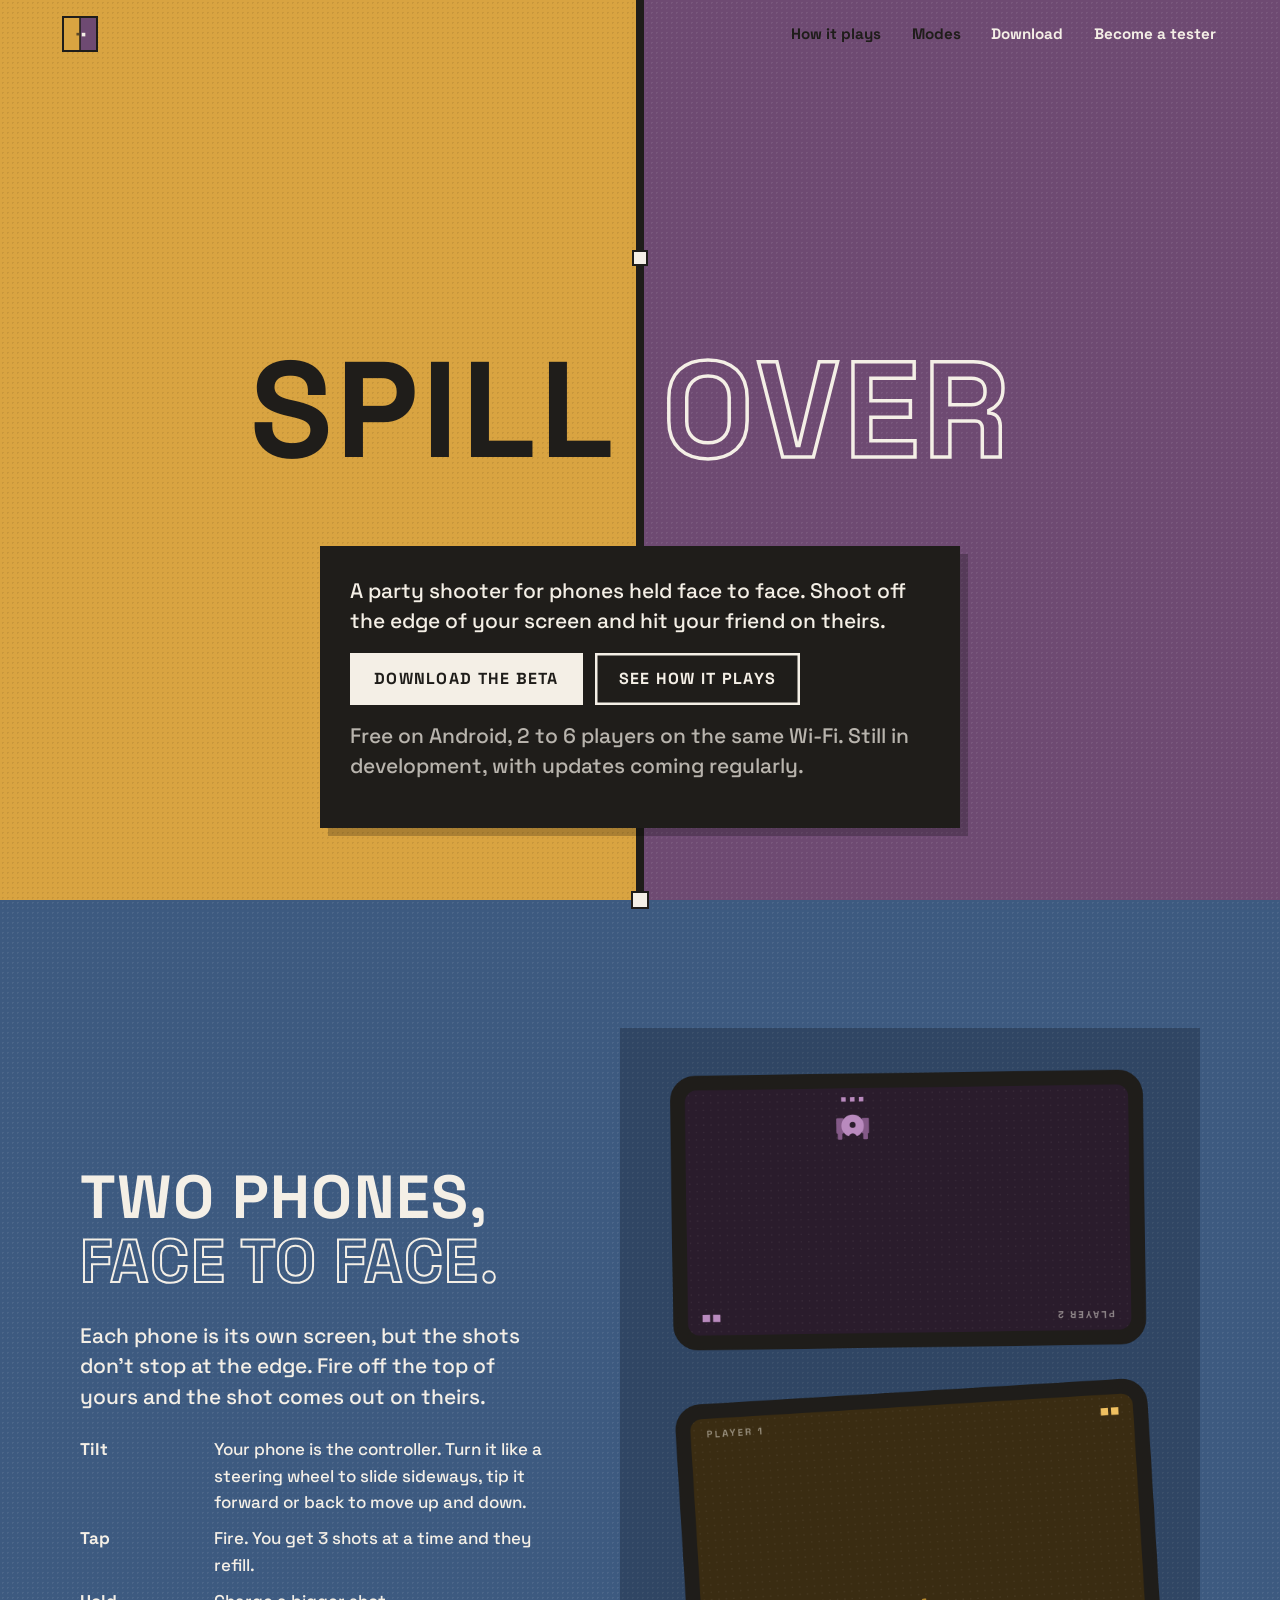
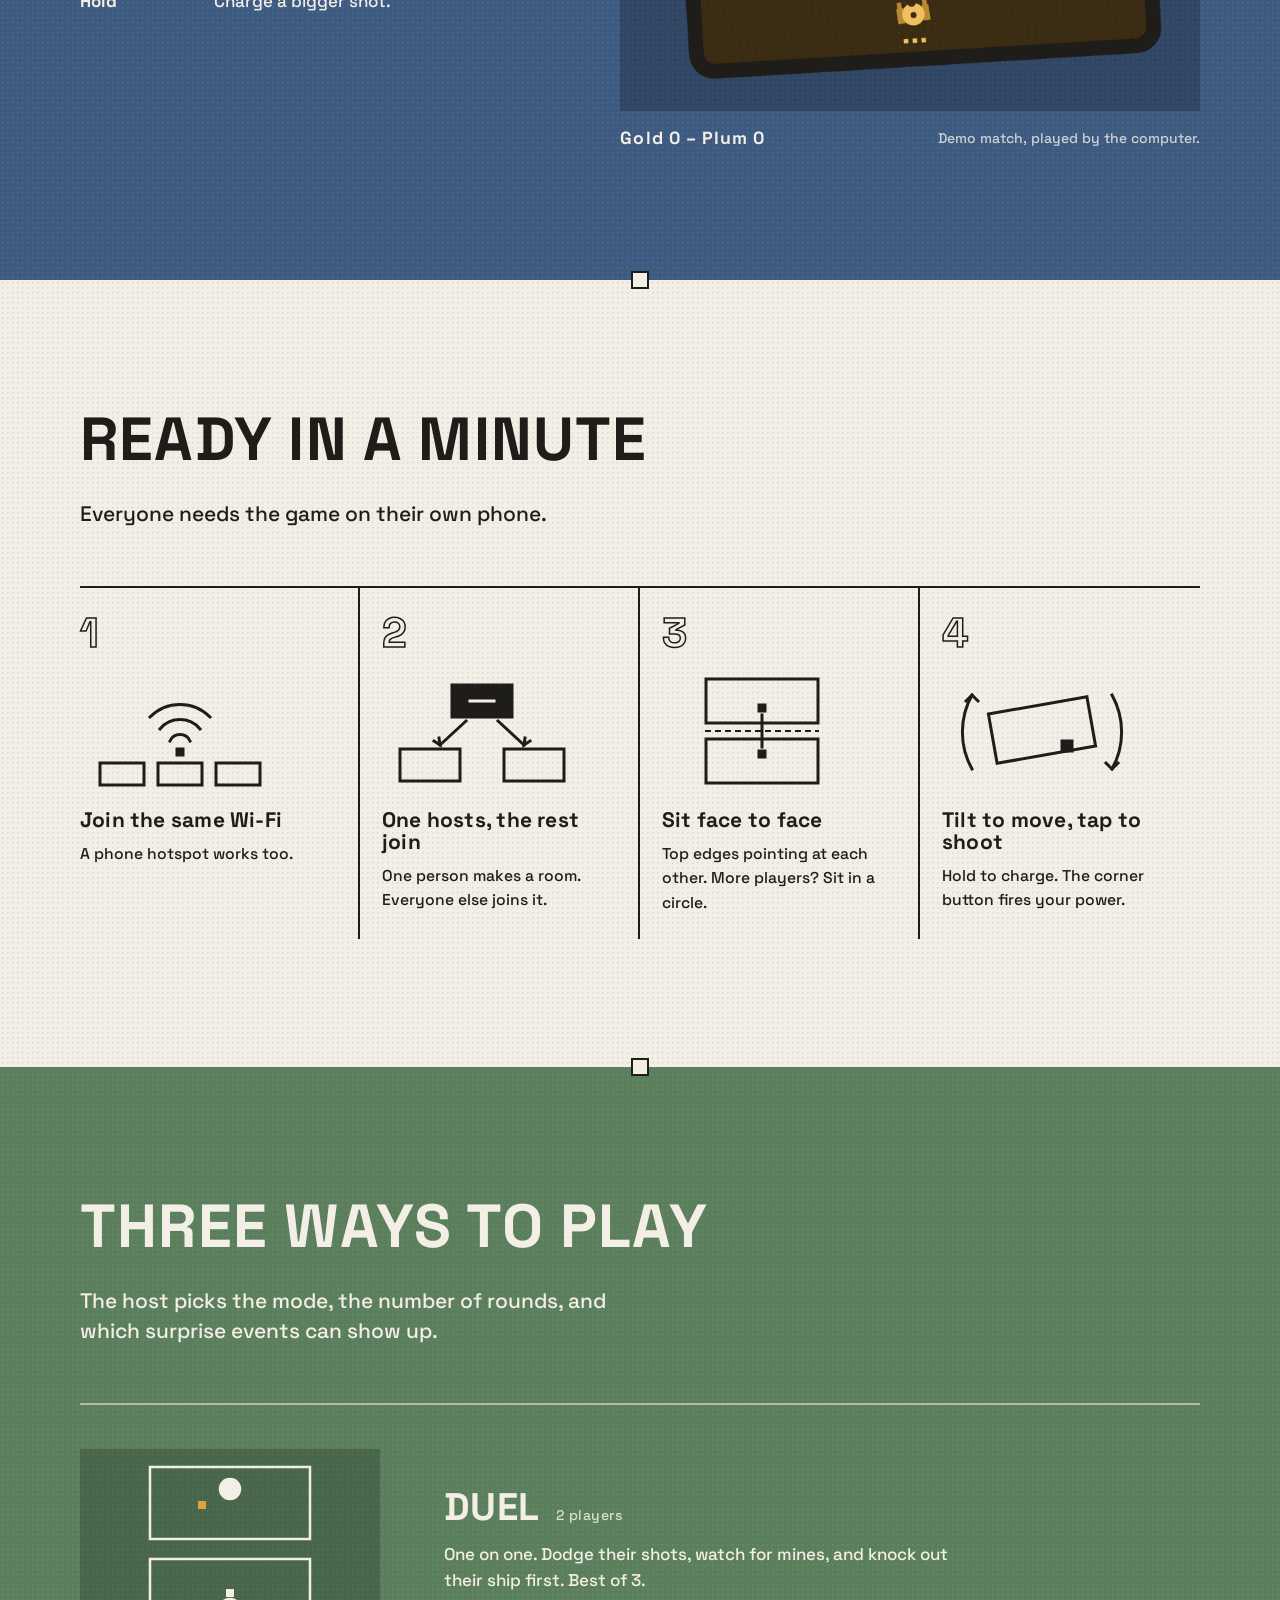
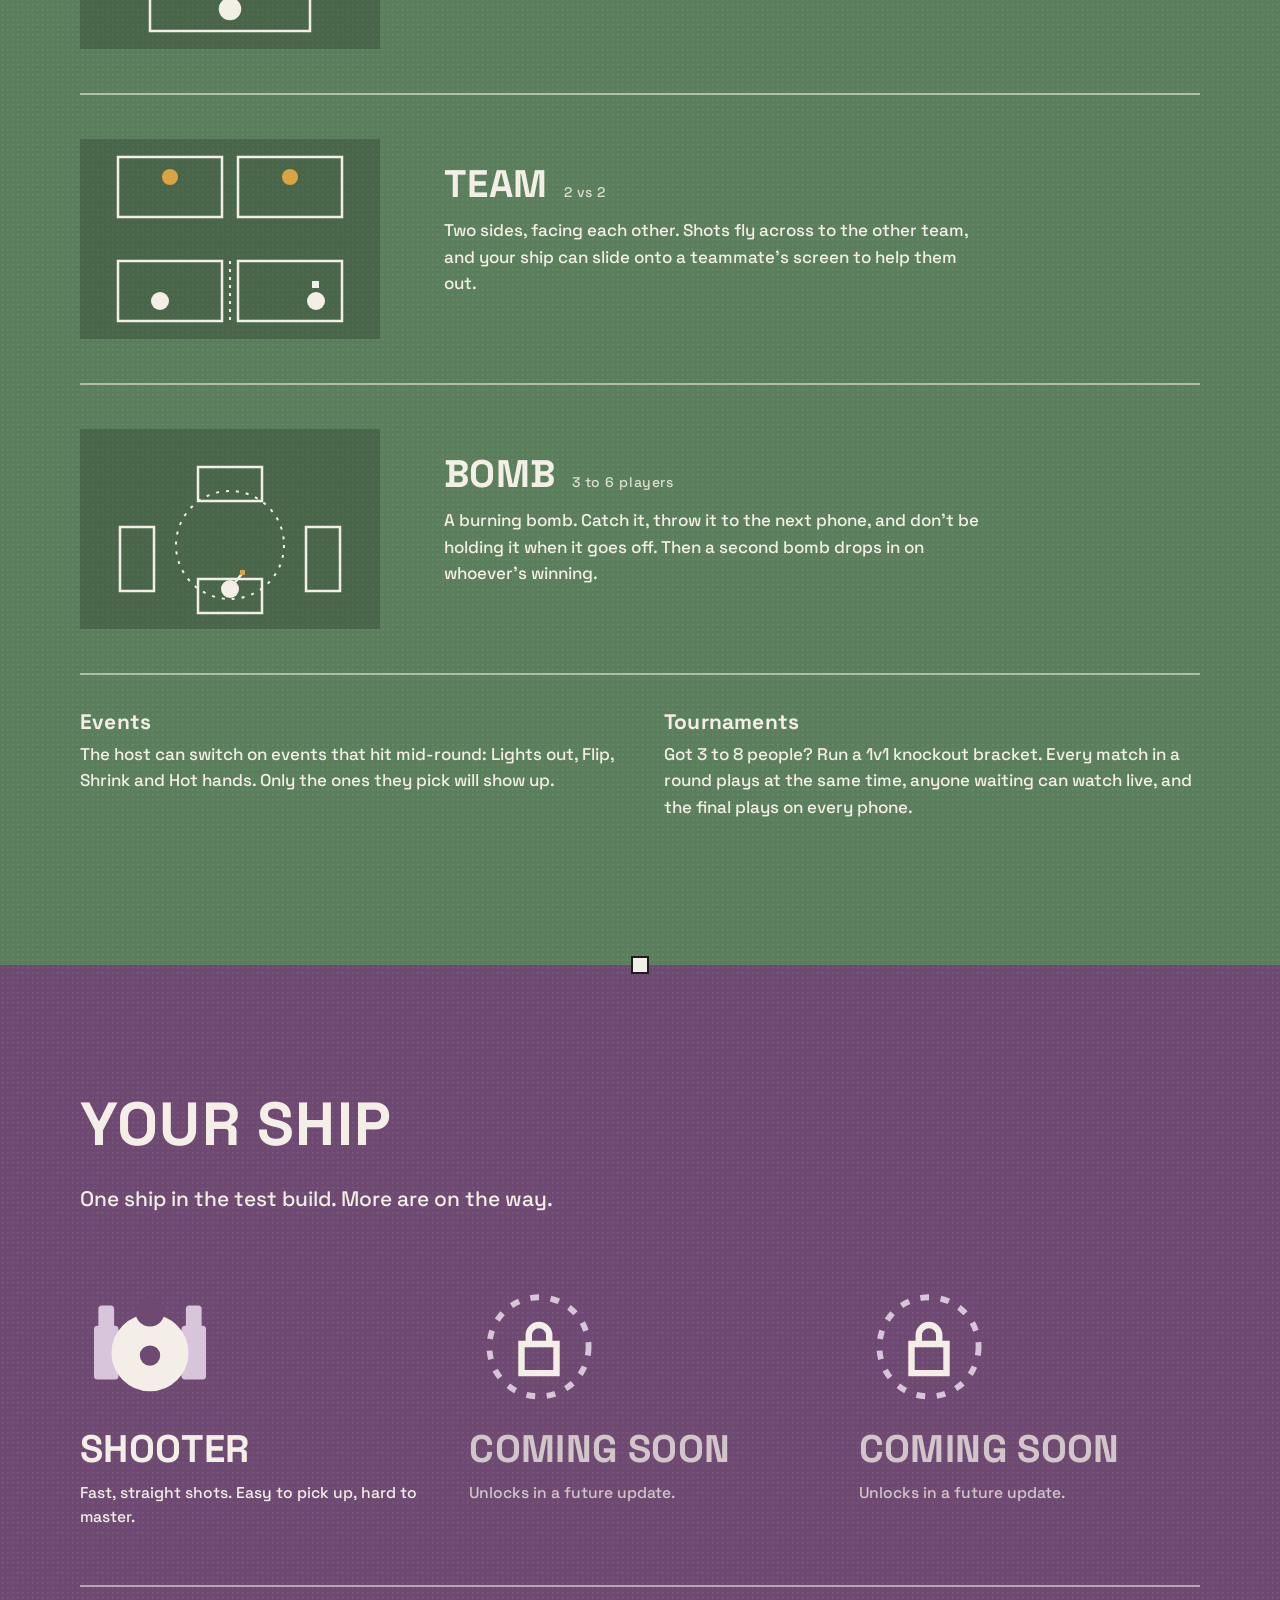
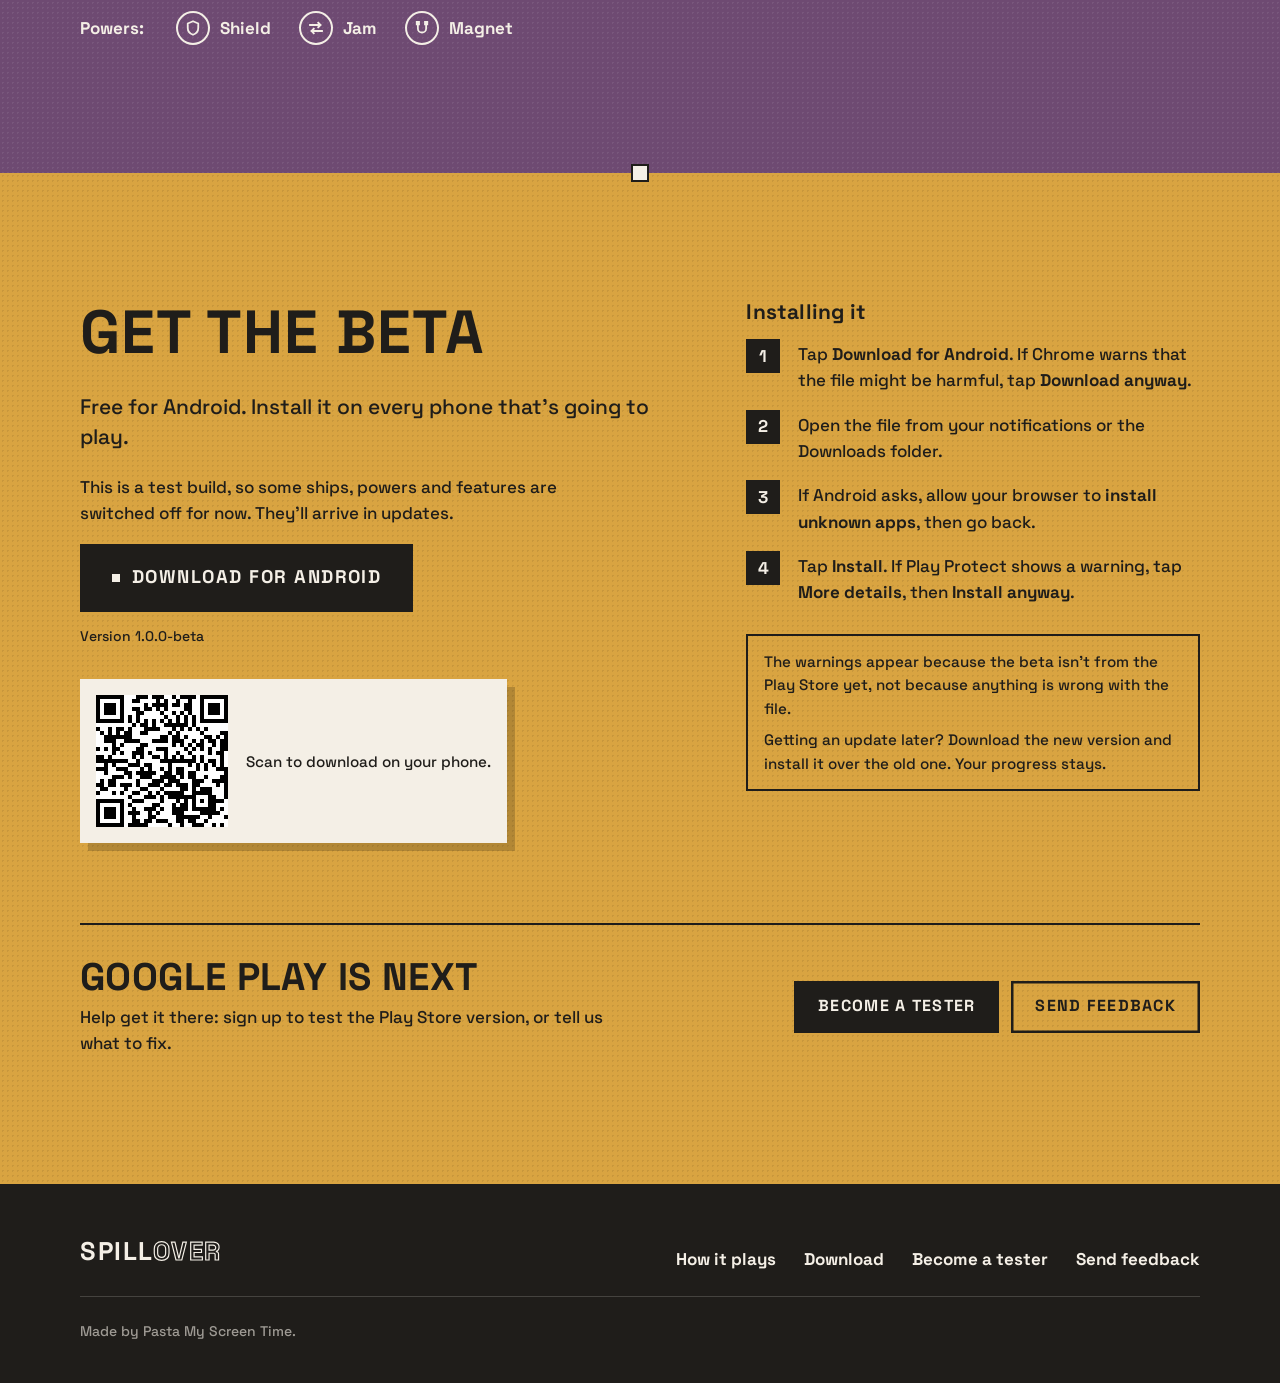
==== commit 6a779e3d: "Update modes for 2v2 Team, best of 3, second bomb, new tournament format Co-Authored-By: Claude Opus" ====
--- a/index.html
+++ b/index.html
@@ -148,7 +148,7 @@
         </div>
         <div>
           <h3>Duel <small>2 players</small></h3>
-          <p>One on one. Dodge their shots, land yours, and knock out their ship first. Best of 3, 5 or 7 rounds.</p>
+          <p>One on one. Dodge their shots, watch for mines, and knock out their ship first. Best of 3.</p>
         </div>
       </article>
 
@@ -165,7 +165,7 @@
           </svg>
         </div>
         <div>
-          <h3>Team <small>4 or 6 players</small></h3>
+          <h3>Team <small>2 vs 2</small></h3>
           <p>Two sides, facing each other. Shots fly across to the other team, and your ship can slide onto a teammate's screen to help them out.</p>
         </div>
       </article>
@@ -184,7 +184,7 @@
         </div>
         <div>
           <h3>Bomb <small>3 to 6 players</small></h3>
-          <p>One bomb, one burning fuse. Catch it, throw it to the next phone, and don't be holding it when it goes off. Grenades and mines keep everyone moving.</p>
+          <p>A burning bomb. Catch it, throw it to the next phone, and don't be holding it when it goes off. Then a second bomb drops in on whoever's winning.</p>
         </div>
       </article>
     </div>
@@ -196,7 +196,7 @@
       </div>
       <div>
         <h3>Tournaments</h3>
-        <p>Got 3 to 8 people? Run a 1v1 knockout bracket. Everyone not playing watches the match live on their own phone.</p>
+        <p>Got 3 to 8 people? Run a 1v1 knockout bracket. Every match in a round plays at the same time, anyone waiting can watch live, and the final plays on every phone.</p>
       </div>
     </div>
   </div>
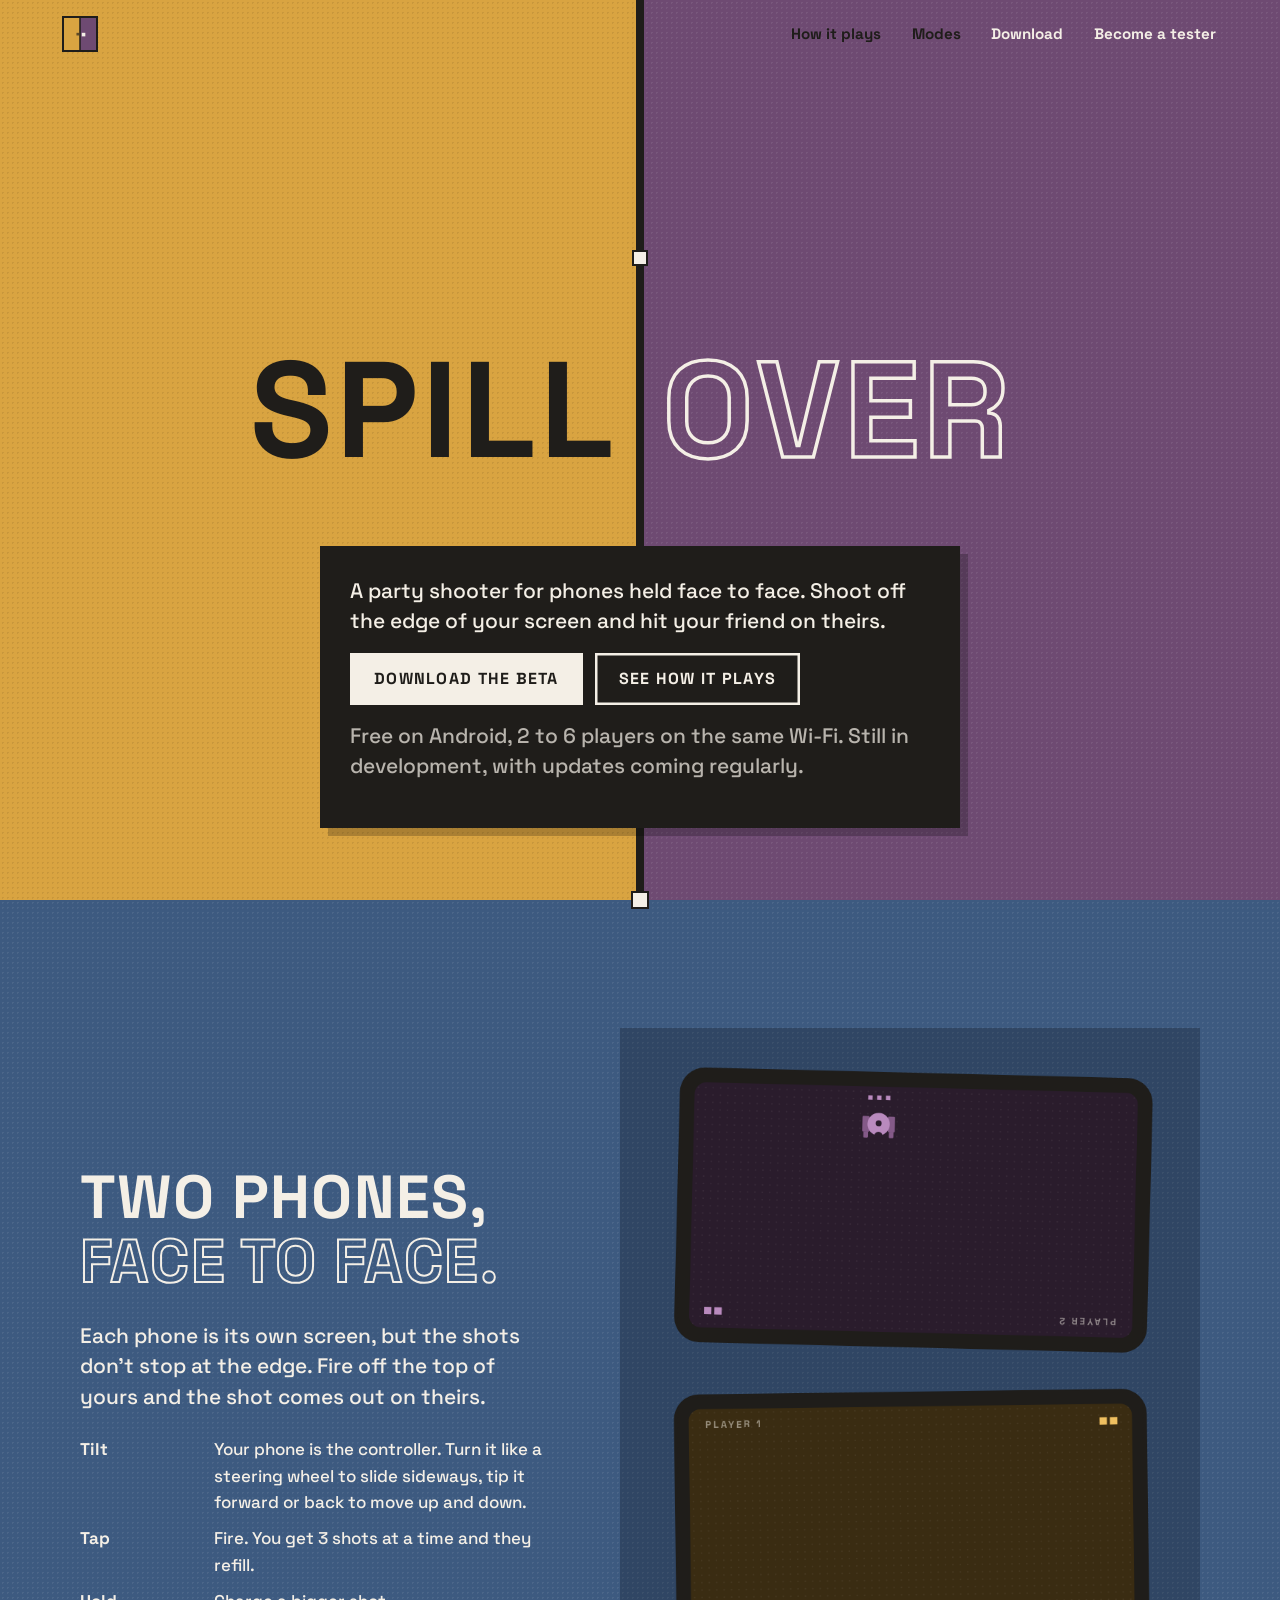
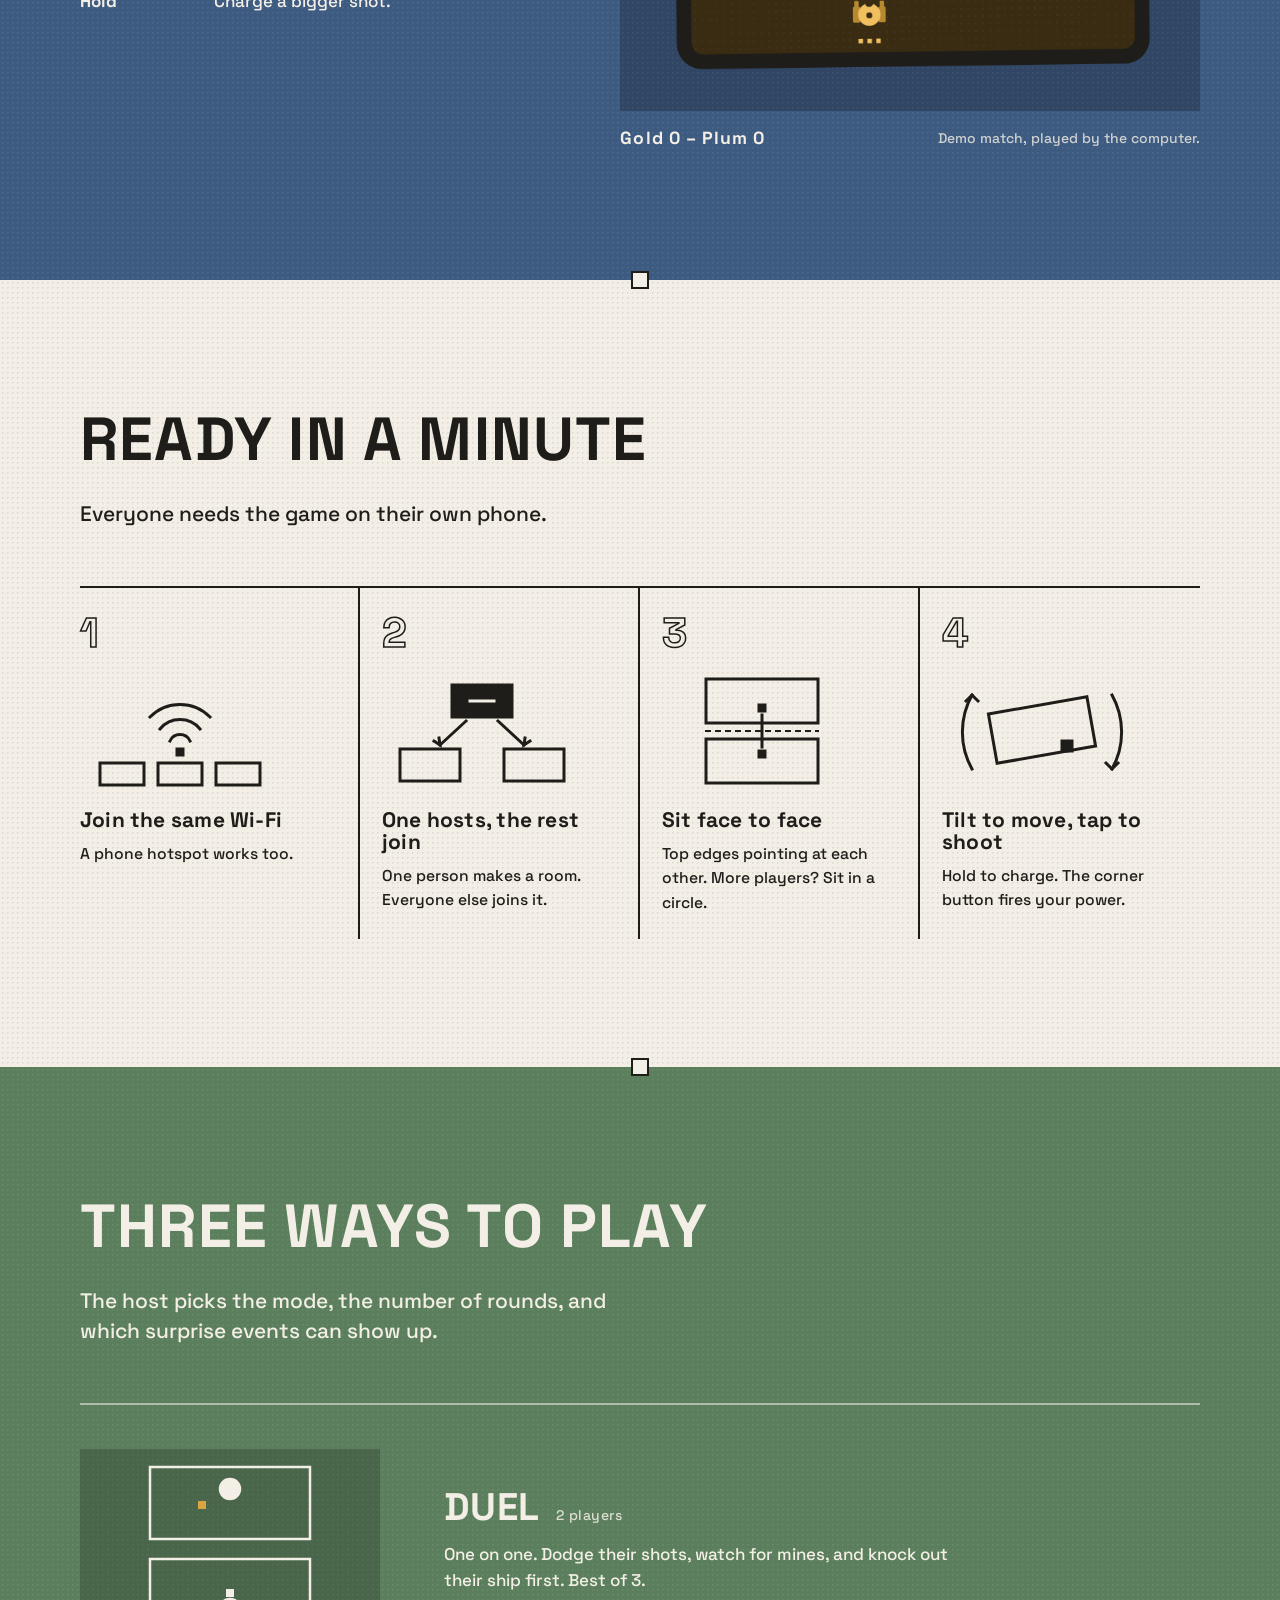
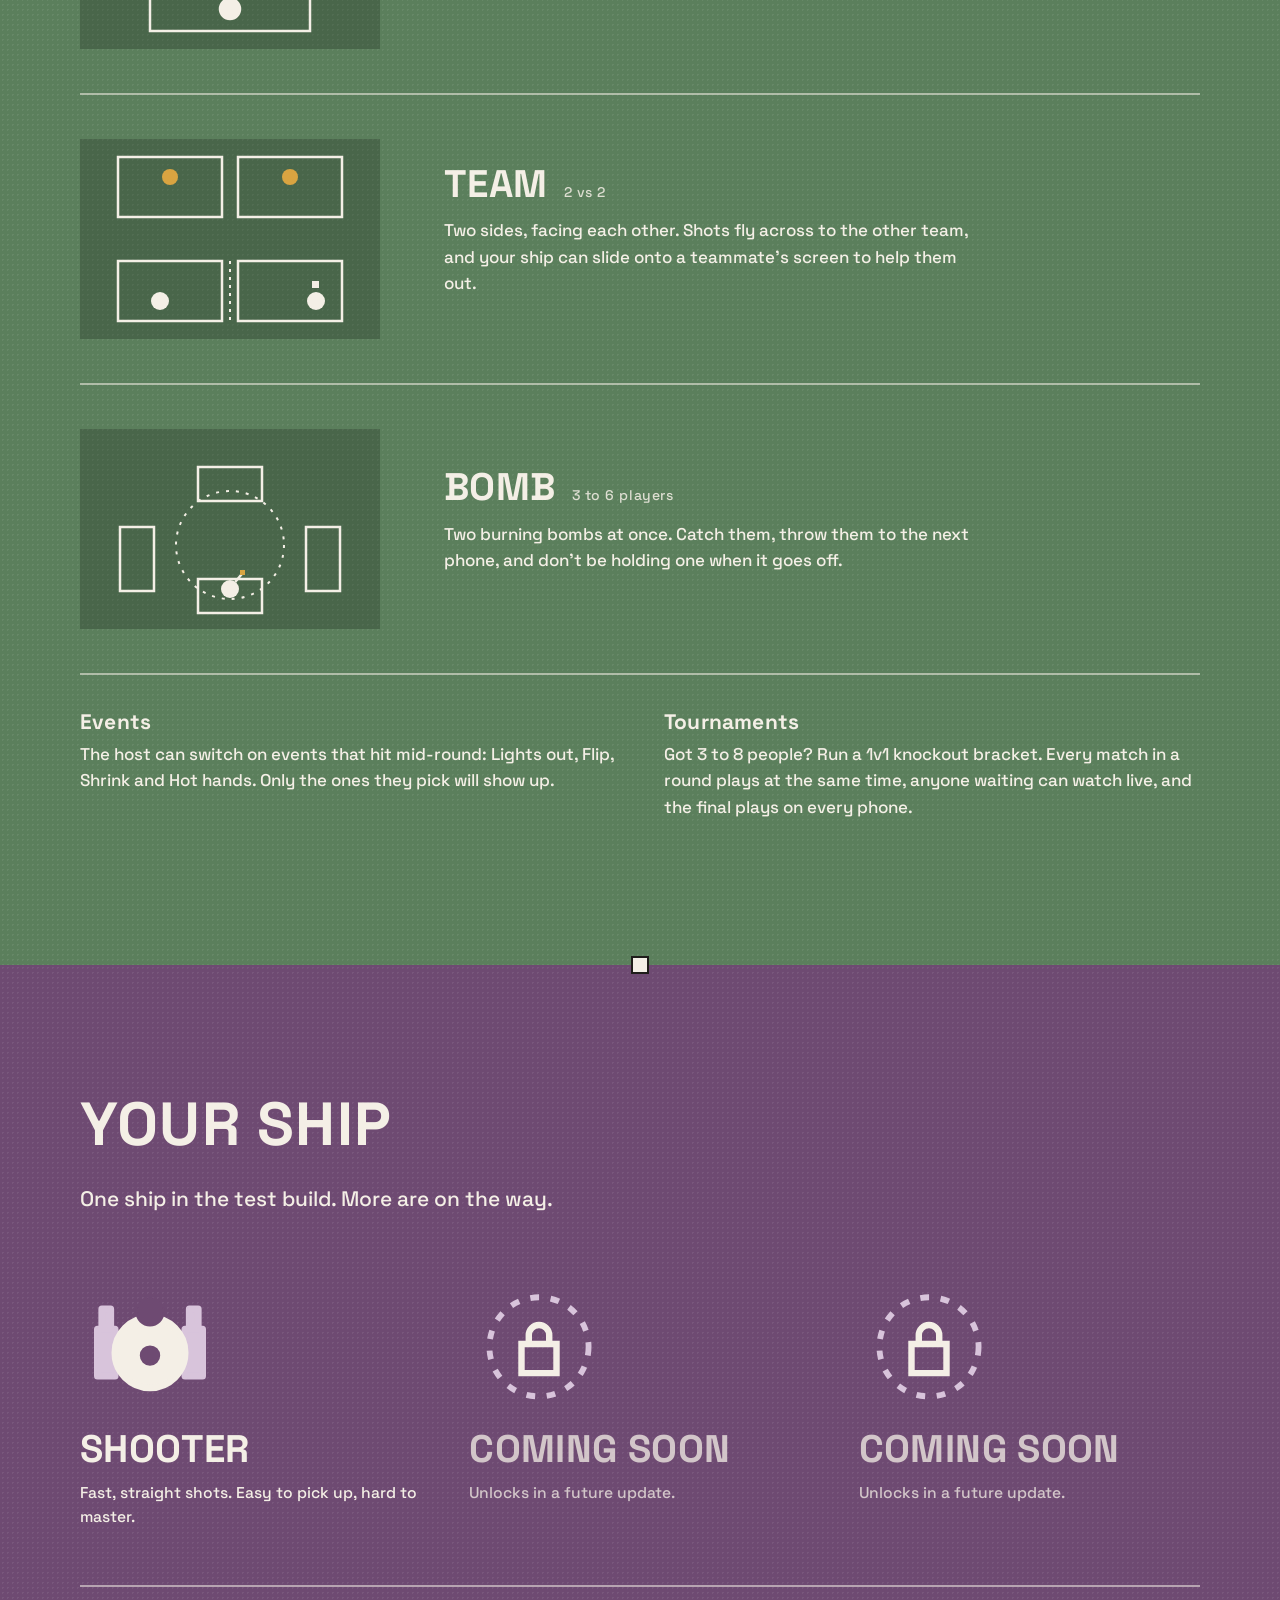
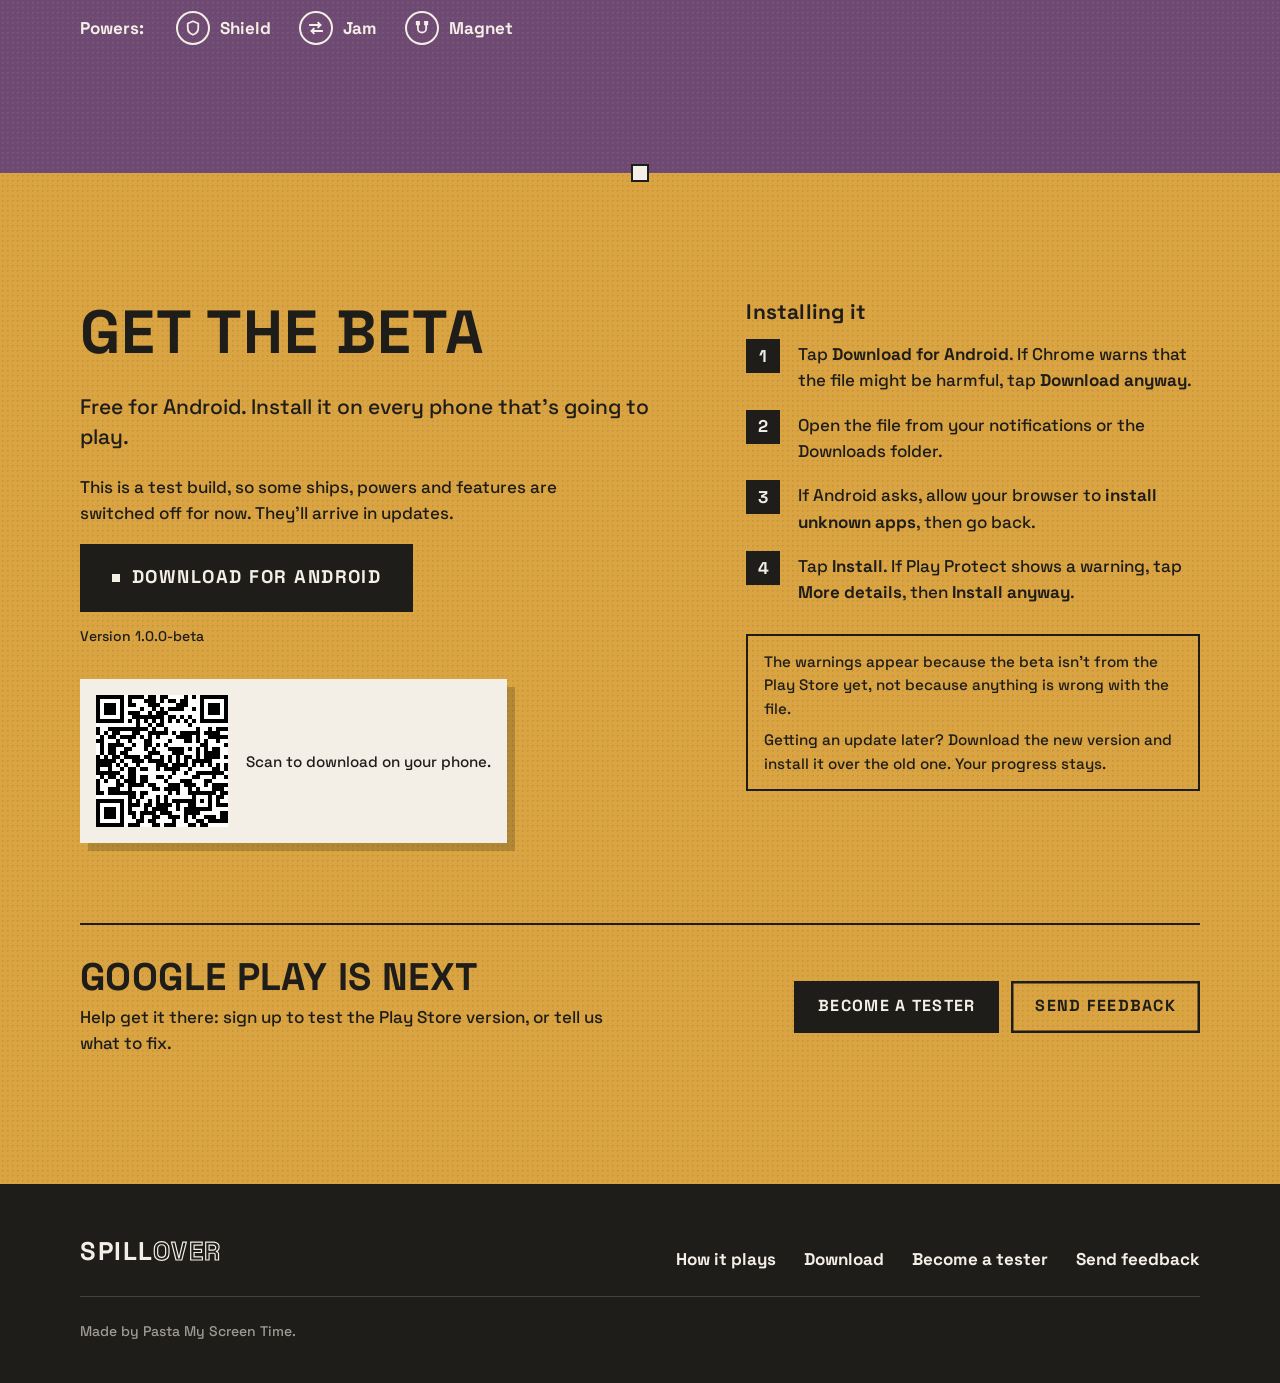
==== commit 4e36e248: "Bomb mode: two bombs from the start Co-Authored-By: Claude Opus 5.5 <noreply@anthropic.com> Claude-S" ====
--- a/index.html
+++ b/index.html
@@ -184,7 +184,7 @@
         </div>
         <div>
           <h3>Bomb <small>3 to 6 players</small></h3>
-          <p>A burning bomb. Catch it, throw it to the next phone, and don't be holding it when it goes off. Then a second bomb drops in on whoever's winning.</p>
+          <p>Two burning bombs at once. Catch them, throw them to the next phone, and don't be holding one when it goes off.</p>
         </div>
       </article>
     </div>
